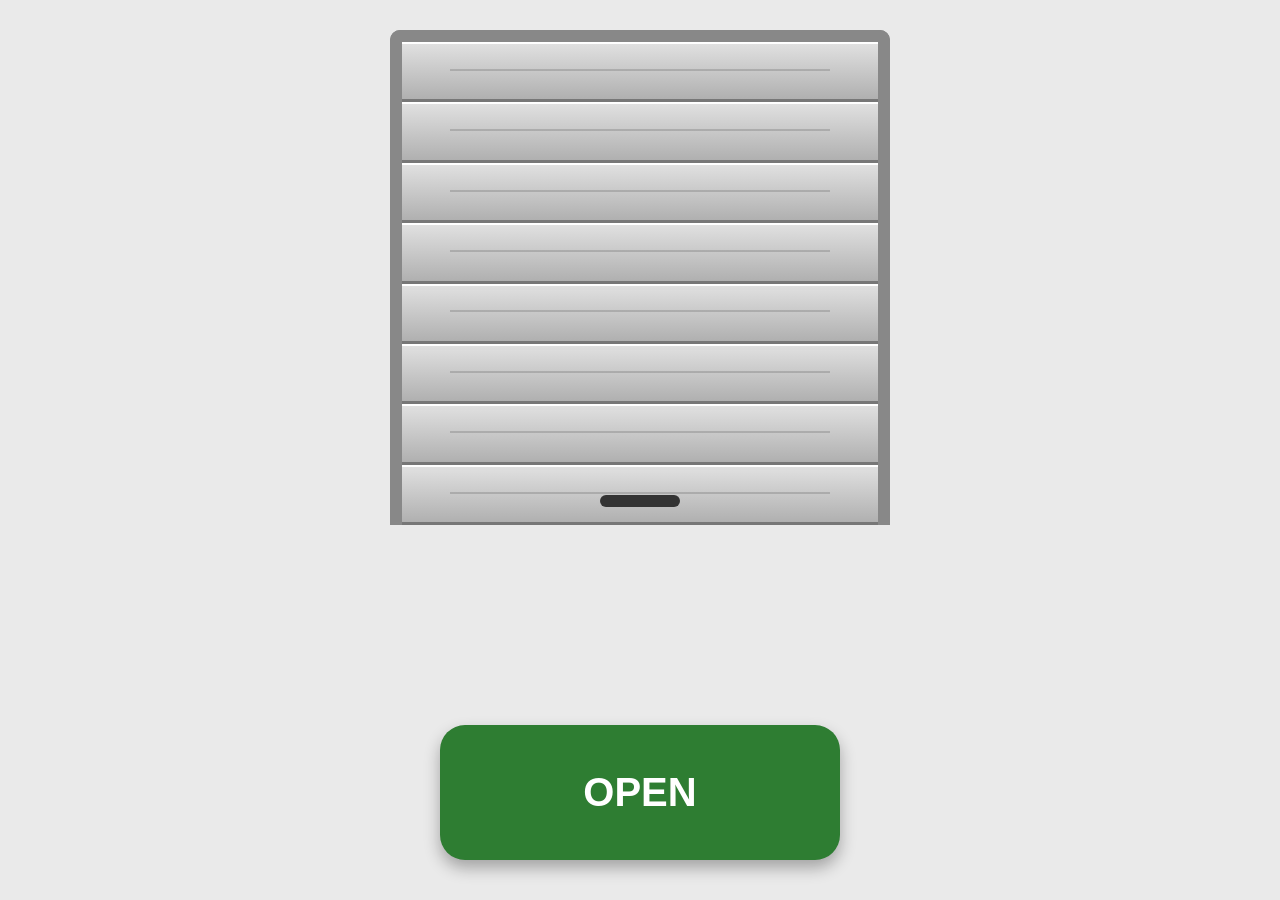
==== index.html @ ca3b189d "index.html" ====
<!DOCTYPE html>
<html lang="en">
<head>
    <meta charset="UTF-8">
    <meta name="viewport" content="width=device-width, initial-scale=1.0, user-scalable=no">
    <title>Garage Door</title>
    
    <link rel="manifest" href="[data-uri]">

    <style>
        :root {
            --door-duration: 10s;
        }
        * {
            box-sizing: border-box;
            user-select: none;
            -webkit-user-select: none;
        }
        body {
            margin: 0;
            padding: 0;
            font-family: system-ui, -apple-system, BlinkMacSystemFont, 'Segoe UI', Roboto, Oxygen, Ubuntu, Cantarell, sans-serif;
            background-color: #eaeaea;
            display: flex;
            flex-direction: column;
            align-items: center;
            justify-content: space-between;
            height: 100vh;
            overflow: hidden;
            position: relative;
        }

        /* INVISIBLE SETTINGS GATE: Completely blank 80x80px area in top right */
        .secret-settings-trigger {
            position: absolute;
            top: 0;
            right: 0;
            width: 80px;
            height: 80px;
            background: transparent;
            z-index: 1000;
            cursor: default;
        }

        /* The Garage Frame */
        .garage-container {
            position: relative;
            width: 90vw;
            max-width: 500px;
            height: 55vh;
            margin-top: 30px;
            background: #444; /* Inside wall */
            border: 12px solid #888;
            border-bottom: none;
            border-top-left-radius: 10px;
            border-top-right-radius: 10px;
            box-shadow: inset 0 0 20px rgba(0,0,0,0.8);
            overflow: hidden;
            display: flex;
            align-items: flex-end;
            justify-content: center;
        }

        /* Inside reward car */
        .garage-interior {
            position: absolute;
            bottom: 10px;
            width: 80%;
            height: auto;
            text-align: center;
        }
        .garage-interior svg {
            width: 100%;
            max-height: 150px;
        }

        /* The Moving Garage Door */
        .garage-door {
            position: absolute;
            top: 0;
            left: 0;
            width: 100%;
            height: 100%;
            background: #d0d0d0;
            display: flex;
            flex-direction: column;
            justify-content: space-between;
            transition: transform var(--door-duration) linear;
            transform: translateY(0%);
            box-shadow: 0 5px 15px rgba(0,0,0,0.5);
            z-index: 10;
        }

        /* Door slats */
        .slat {
            flex-grow: 1;
            border-bottom: 3px solid #777;
            border-top: 2px solid #fff;
            background: linear-gradient(to bottom, #e0e0e0, #b0b0b0);
            position: relative;
        }
        .slat::after {
            content: '';
            position: absolute;
            left: 10%;
            right: 10%;
            top: 45%;
            height: 2px;
            background: rgba(0, 0, 0, 0.15);
        }

        /* Bottom handle */
        .slat:last-child::before {
            content: '';
            position: absolute;
            bottom: 15px;
            left: 50%;
            transform: translateX(-50%);
            width: 80px;
            height: 12px;
            background: #333;
            border-radius: 6px;
        }

        .garage-door.open {
            transform: translateY(-92%);
        }

        /* Giant Control Button */
        .control-btn {
            width: 80vw;
            max-width: 400px;
            height: 15vh;
            margin-bottom: 40px;
            border: none;
            border-radius: 25px;
            font-size: 2.5rem;
            font-weight: bold;
            color: white;
            cursor: pointer;
            box-shadow: 0 8px 16px rgba(0,0,0,0.3);
            transition: transform 0.1s, background-color 0.3s;
            text-transform: uppercase;
        }
        .control-btn:active {
            transform: scale(0.95);
        }
        .btn-open { background-color: #2e7d32; }
        .btn-close { background-color: #c62828; }

        /* Settings Modal */
        .modal {
            display: none;
            position: fixed;
            top: 0; left: 0; width: 100%; height: 100%;
            background: rgba(0,0,0,0.8);
            z-index: 2000;
            justify-content: center;
            align-items: center;
        }
        .modal-content {
            background: white;
            padding: 25px;
            border-radius: 20px;
            width: 90%;
            max-width: 400px;
            max-height: 90vh;
            overflow-y: auto;
            box-shadow: 0 10px 25px rgba(0,0,0,0.5);
        }
        .modal-content h3 {
            margin-top: 0;
            text-align: center;
            color: #333;
            border-bottom: 2px solid #eee;
            padding-bottom: 10px;
        }
        
        /* Settings layout components */
        .setting-group {
            margin: 20px 0;
            display: flex;
            flex-direction: column;
            gap: 8px;
        }
        .setting-row {
            display: flex;
            justify-content: space-between;
            align-items: center;
        }
        .setting-label {
            font-weight: bold;
            color: #444;
        }
        
        /* Styled Switches */
        .switch {
            position: relative;
            display: inline-block;
            width: 50px;
            height: 26px;
        }
        .switch input { opacity: 0; width: 0; height: 0; }
        .slider {
            position: absolute;
            cursor: pointer;
            top: 0; left: 0; right: 0; bottom: 0;
            background-color: #ccc;
            transition: .3s;
            border-radius: 34px;
        }
        .slider:before {
            position: absolute;
            content: "";
            height: 18px; width: 18px;
            left: 4px; bottom: 4px;
            background-color: white;
            transition: .3s;
            border-radius: 50%;
        }
        input:checked + .slider { background-color: #2e7d32; }
        input:checked + .slider:before { transform: translateX(24px); }

        /* Range sliders */
        input[type="range"] {
            width: 100%;
            height: 8px;
            border-radius: 5px;
            background: #ddd;
            outline: none;
            accent-color: #2e7d32;
        }
        
        .save-btn {
            width: 100%;
            padding: 12px;
            font-size: 1.1rem;
            font-weight: bold;
            border-radius: 10px;
            border: none;
            background: #2e7d32;
            color: white;
            cursor: pointer;
            margin-top: 15px;
        }
    </style>
</head>
<body>

    <div class="secret-settings-trigger" id="secretTrigger"></div>

    <div class="garage-container">
        <div class="garage-interior">
            <svg viewBox="0 0 100 60">
                <g fill="#FFD54F">
                    <path d="M15 35 C15 25, 30 20, 50 20 C70 20, 85 25, 85 35 L88 45 C88 48, 80 48, 80 48 L20 48 C20 48, 12 48, 12 45 Z" />
                    <rect x="25" y="45" width="12" height="10" rx="3" fill="#333"/>
                    <rect x="63" y="45" width="12" height="10" rx="3" fill="#333"/>
                    <circle cx="25" cy="35" r="5" fill="#FFF"/>
                    <circle cx="25" cy="35" r="2" fill="#333"/>
                    <circle cx="75" cy="35" r="5" fill="#FFF"/>
                    <circle cx="75" cy="35" r="2" fill="#333"/>
                    <path d="M40 42 Q50 46 60 42" stroke="#333" stroke-width="2" fill="none" stroke-linecap="round"/>
                </g>
            </svg>
        </div>

        <div class="garage-door" id="door">
            <div class="slat"></div><div class="slat"></div><div class="slat"></div><div class="slat"></div>
            <div class="slat"></div><div class="slat"></div><div class="slat"></div><div class="slat"></div>
        </div>
    </div>

    <button class="control-btn btn-open" id="actionBtn">Open</button>

    <div class="modal" id="settingsModal">
        <div class="modal-content">
            <h3>Parent Settings</h3>
            
            <div class="setting-group" style="border-bottom: 2px solid #eee; padding-bottom: 15px;">
                <div class="setting-row">
                    <span class="setting-label" style="font-size: 1.1rem; color: #111;">Master Sensory Effects</span>
                    <label class="switch">
                        <input type="checkbox" id="masterToggle" checked>
                        <span class="slider"></span>
                    </label>
                </div>
            </div>

            <div class="setting-group">
                <div class="setting-row">
                    <span class="setting-label">Travel Duration</span>
                    <span id="speedVal" style="font-weight: bold;">10s</span>
                </div>
                <input type="range" id="speedRange" min="3" max="20" value="10">
            </div>

            <div class="setting-group">
                <div class="setting-row">
                    <span class="setting-label">Sound Effects</span>
                    <label class="switch">
                        <input type="checkbox" id="soundToggle" checked>
                        <span class="slider"></span>
                    </label>
                </div>
                <div class="setting-row">
                    <span>Volume</span>
                    <span id="volumeVal">80%</span>
                </div>
                <input type="range" id="volumeRange" min="0" max="100" value="80">
            </div>

            <div class="setting-group">
                <div class="setting-row">
                    <span class="setting-label">Haptic Vibration</span>
                    <label class="switch">
                        <input type="checkbox" id="hapticToggle" checked>
                        <span class="slider"></span>
                    </label>
                </div>
                <div class="setting-row">
                    <span>Vibration Strength</span>
                    <span id="hapticVal">60%</span>
                </div>
                <input type="range" id="hapticRange" min="10" max="100" value="60">
            </div>

            <button class="save-btn" id="closeSettings">Save & Close</button>
        </div>
    </div>

    <script>
        // DOM Elements
        const door = document.getElementById('door');
        const actionBtn = document.getElementById('actionBtn');
        const secretTrigger = document.getElementById('secretTrigger');
        const settingsModal = document.getElementById('settingsModal');
        const closeSettings = document.getElementById('closeSettings');
        
        // Control Inputs
        const masterToggle = document.getElementById('masterToggle');
        const speedRange = document.getElementById('speedRange');
        const speedVal = document.getElementById('speedVal');
        const soundToggle = document.getElementById('soundToggle');
        const volumeRange = document.getElementById('volumeRange');
        const volumeVal = document.getElementById('volumeVal');
        const hapticToggle = document.getElementById('hapticToggle');
        const hapticRange = document.getElementById('hapticRange');
        const hapticVal = document.getElementById('hapticVal');

        // State variables
        let isOpen = false;
        let isMoving = false;
        let transitionTimeout;
        let hapticInterval;

        // Config State (Loaded from localStorage if exists, otherwise defaults)
        const config = {
            masterSensory: localStorage.getItem('masterSensory') !== 'false',
            duration: parseInt(localStorage.getItem('duration')) || 10,
            soundOn: localStorage.getItem('soundOn') !== 'false',
            volume: parseInt(localStorage.getItem('volume')) || 80,
            hapticsOn: localStorage.getItem('hapticsOn') !== 'false',
            hapticIntensity: parseInt(localStorage.getItem('hapticIntensity')) || 60
        };

        // Initialize UI with saved configuration values
        function initConfigUI() {
            masterToggle.checked = config.masterSensory;
            
            speedRange.value = config.duration;
            speedVal.textContent = config.duration + 's';
            document.documentElement.style.setProperty('--door-duration', `${config.duration}s`);
            
            soundToggle.checked = config.soundOn;
            volumeRange.value = config.volume;
            volumeVal.textContent = config.volume + '%';
            
            hapticToggle.checked = config.hapticsOn;
            hapticRange.value = config.hapticIntensity;
            hapticVal.textContent = config.hapticIntensity + '%';
            
            toggleSubSettingsDisabledState();
        }

        // Gray out sub-settings if master sensory toggle is turned off
        function toggleSubSettingsDisabledState() {
            const disableAll = !masterToggle.checked;
            soundToggle.disabled = disableAll;
            volumeRange.disabled = disableAll || !soundToggle.checked;
            hapticToggle.disabled = disableAll;
            hapticRange.disabled = disableAll || !hapticToggle.checked;
        }

        // --- AUDIO SYNTHESIS (Web Audio API) ---
        let audioCtx = null;
        let motorOsc = null;
        let gainNode = null;

        function startMotorSound() {
            if (!config.masterSensory || !config.soundOn) return;
            try {
                if (!audioCtx) {
                    audioCtx = new (window.AudioContext || window.webkitAudioContext)();
                }
                
                motorOsc = audioCtx.createOscillator();
                motorOsc.type = 'triangle';
                motorOsc.frequency.setValueAtTime(55, audioCtx.currentTime); // Realistic low hum

                // Mechanical jitter modulation
                const modOsc = audioCtx.createOscillator();
                const modGain = audioCtx.createGain();
                modOsc.frequency.value = 8;
                modGain.gain.value = 3;
                modOsc.connect(modGain);
                modGain.connect(motorOsc.frequency);

                gainNode = audioCtx.createGain();
                gainNode.gain.setValueAtTime(0.01, audioCtx.currentTime);
                
                // Scale target gain based on config volume setting (max volume maps to 0.18 gain limit)
                const targetVolume = (config.volume / 100) * 0.18;
                gainNode.gain.linearRampToValueAtTime(targetVolume, audioCtx.currentTime + 0.5);

                motorOsc.connect(gainNode);
                gainNode.connect(audioCtx.destination);
                
                modOsc.start();
                motorOsc.start();
            } catch (e) {
                console.log("Audio Init Failed", e);
            }
        }

        function stopMotorSound(isClunk = true) {
            if (gainNode && audioCtx) {
                const now = audioCtx.currentTime;
                gainNode.gain.setValueAtTime(gainNode.gain.value, now);
                gainNode.gain.exponentialRampToValueAtTime(0.001, now + 0.2);
                
                if (isClunk && config.masterSensory && config.soundOn) {
                    // Satisfaction-clunk at the physical end of travel
                    setTimeout(() => {
                        try {
                            const thunkOsc = audioCtx.createOscillator();
                            const thunkGain = audioCtx.createGain();
                            thunkOsc.type = 'sine';
                            thunkOsc.frequency.setValueAtTime(80, audioCtx.currentTime);
                            thunkOsc.frequency.exponentialRampToValueAtTime(25, audioCtx.currentTime + 0.15);
                            
                            const thunkVolume = (config.volume / 100) * 0.35;
                            thunkGain.gain.setValueAtTime(thunkVolume, audioCtx.currentTime);
                            thunkGain.gain.exponentialRampToValueAtTime(0.01, audioCtx.currentTime + 0.15);
                            thunkOsc.connect(thunkGain);
                            thunkGain.connect(audioCtx.destination);
                            thunkOsc.start();
                            thunkOsc.stop(audioCtx.currentTime + 0.2);
                        } catch (e) {}
                    }, 100);
                }

                setTimeout(() => {
                    if (motorOsc) { motorOsc.stop(); motorOsc.disconnect(); }
                }, 250);
            }
        }

        // --- PHYSICAL HAPTICS (Vibrator Engine) ---
        function startHaptics() {
            if (!config.masterSensory || !config.hapticsOn || !('vibrate' in navigator)) return;

            // Map UI slider (10-100) directly to active pulse length in ms
            const pulseLength = Math.max(10, Math.min(100, config.hapticIntensity));
            
            // Loop continuous rumbles while the door is in motion
            hapticInterval = setInterval(() => {
                navigator.vibrate(pulseLength);
            }, 120); 
        }

        function stopHaptics(isClunk = true) {
            clearInterval(hapticInterval);
            if (!config.masterSensory || !config.hapticsOn || !('vibrate' in navigator)) return;
            
            if (isClunk) {
                // Dual impact vibration profile when the door slams shut/open
                setTimeout(() => {
                    navigator.vibrate([150, 50, 100]); 
                }, 100);
            } else {
                navigator.vibrate(0); // Instantly cancel vibration on interrupt stop
            }
        }

        // --- BUTTON & MOVEMENT CONTROLS ---
        function toggleDoor() {
            if (isMoving) {
                // Interrupted travel: stop sound, haptics, and door transit immediately
                stopMotorSound(false);
                stopHaptics(false);
                clearTimeout(transitionTimeout);
                
                const computedStyle = window.getComputedStyle(door);
                const matrix = new WebKitCSSMatrix(computedStyle.transform);
                const currentY = matrix.m41; 
                
                door.style.transition = 'none';
                door.style.transform = `translateY(${currentY}px)`;
                
                isMoving = false;
                actionBtn.textContent = isOpen ? "Close" : "Open";
                return;
            }

            // Begin door travel state
            isMoving = true;
            startMotorSound();
            startHaptics();

            const msDuration = config.duration * 1000;

            if (!isOpen) {
                // Raising Door
                door.style.transition = '';
                door.classList.add('open');
                actionBtn.textContent = "STOP";
                actionBtn.className = "control-btn btn-close";
                
                transitionTimeout = setTimeout(() => {
                    isOpen = true;
                    isMoving = false;
                    stopMotorSound(true);
                    stopHaptics(true);
                    actionBtn.textContent = "Close";
                }, msDuration);
            } else {
                // Lowering Door
                door.style.transition = '';
                door.classList.remove('open');
                actionBtn.textContent = "STOP";
                actionBtn.className = "control-btn btn-open";

                transitionTimeout = setTimeout(() => {
                    isOpen = false;
                    isMoving = false;
                    stopMotorSound(true);
                    stopHaptics(true);
                    actionBtn.textContent = "Open";
                }, msDuration);
            }
        }

        actionBtn.addEventListener('click', toggleDoor);

        // --- SECURITY PARENTAL GATE: 5-Second Hold on Empty Top-Right Space ---
        let touchStartTimer;
        
        function handleSecretHoldStart(e) {
            e.preventDefault();
            touchStartTimer = setTimeout(() => {
                settingsModal.style.display = 'flex';
                if ('vibrate' in navigator) navigator.vibrate([80, 50, 80]); // Haptic verification when unlocked
            }, 5000); // Strict 5-second continuous press requirement
        }

        function handleSecretHoldEnd() {
            clearTimeout(touchStartTimer);
        }

        secretTrigger.addEventListener('touchstart', handleSecretHoldStart, { passive: false });
        secretTrigger.addEventListener('touchend', handleSecretHoldEnd);
        secretTrigger.addEventListener('mousedown', handleSecretHoldStart);
        secretTrigger.addEventListener('mouseup', handleSecretHoldEnd);
        secretTrigger.addEventListener('mouseleave', handleSecretHoldEnd);

        // --- SETTINGS UI INPUT HANDLERS ---
        masterToggle.addEventListener('change', () => {
            config.masterSensory = masterToggle.checked;
            toggleSubSettingsDisabledState();
        });

        speedRange.addEventListener('input', (e) => {
            config.duration = parseInt(e.target.value);
            speedVal.textContent = config.duration + 's';
            document.documentElement.style.setProperty('--door-duration', `${config.duration}s`);
        });

        soundToggle.addEventListener('change', () => {
            config.soundOn = soundToggle.checked;
            toggleSubSettingsDisabledState();
        });

        volumeRange.addEventListener('input', (e) => {
            config.volume = parseInt(e.target.value);
            volumeVal.textContent = config.volume + '%';
        });

        hapticToggle.addEventListener('change', () => {
            config.hapticsOn = hapticToggle.checked;
            toggleSubSettingsDisabledState();
        });

        hapticRange.addEventListener('input', (e) => {
            config.hapticIntensity = parseInt(e.target.value);
            hapticVal.textContent = config.hapticIntensity + '%';
            // Give a small real-time haptic test pulse as they slide
            if ('vibrate' in navigator) navigator.vibrate(config.hapticIntensity / 2);
        });

        // Save Settings configuration & Exit Modal
        closeSettings.addEventListener('click', () => {
            localStorage.setItem('masterSensory', config.masterSensory);
            localStorage.setItem('duration', config.duration);
            localStorage.setItem('soundOn', config.soundOn);
            localStorage.setItem('volume', config.volume);
            localStorage.setItem('hapticsOn', config.hapticsOn);
            localStorage.setItem('hapticIntensity', config.hapticIntensity);
            
            settingsModal.style.display = 'none';
        });

        // Prevent typical mobile screen gestures (e.g. dragging and double-tap zoom)
        document.addEventListener('touchmove', (e) => {
            if (e.touches.length > 1 || !settingsModal.contains(e.target)) {
                e.preventDefault();
            }
        }, { passive: false });

        // Initialize App UI Config state
        initConfigUI();

        // --- OFFLINE SERVICE WORKER REGISTRATION ---
        if ('serviceWorker' in navigator) {
            window.addEventListener('load', () => {
                const swCode = `
                    const CACHE_NAME = 'garage-door-cache-v2';
                    const urlsToCache = [ './', './index.html' ];
                    self.addEventListener('install', event => {
                        event.waitUntil(caches.open(CACHE_NAME).then(cache => cache.addAll(urlsToCache)));
                    });
                    self.addEventListener('fetch', event => {
                        event.respondWith(caches.match(event.request).then(response => response || fetch(event.request)));
                    });
                `;
                const blob = new Blob([swCode], { type: 'application/javascript' });
                const workerUrl = URL.createObjectURL(blob);
                navigator.serviceWorker.register(workerUrl).catch(err => console.log('SW failed: ', err));
            });
        }
    </script>
</body>
</html>
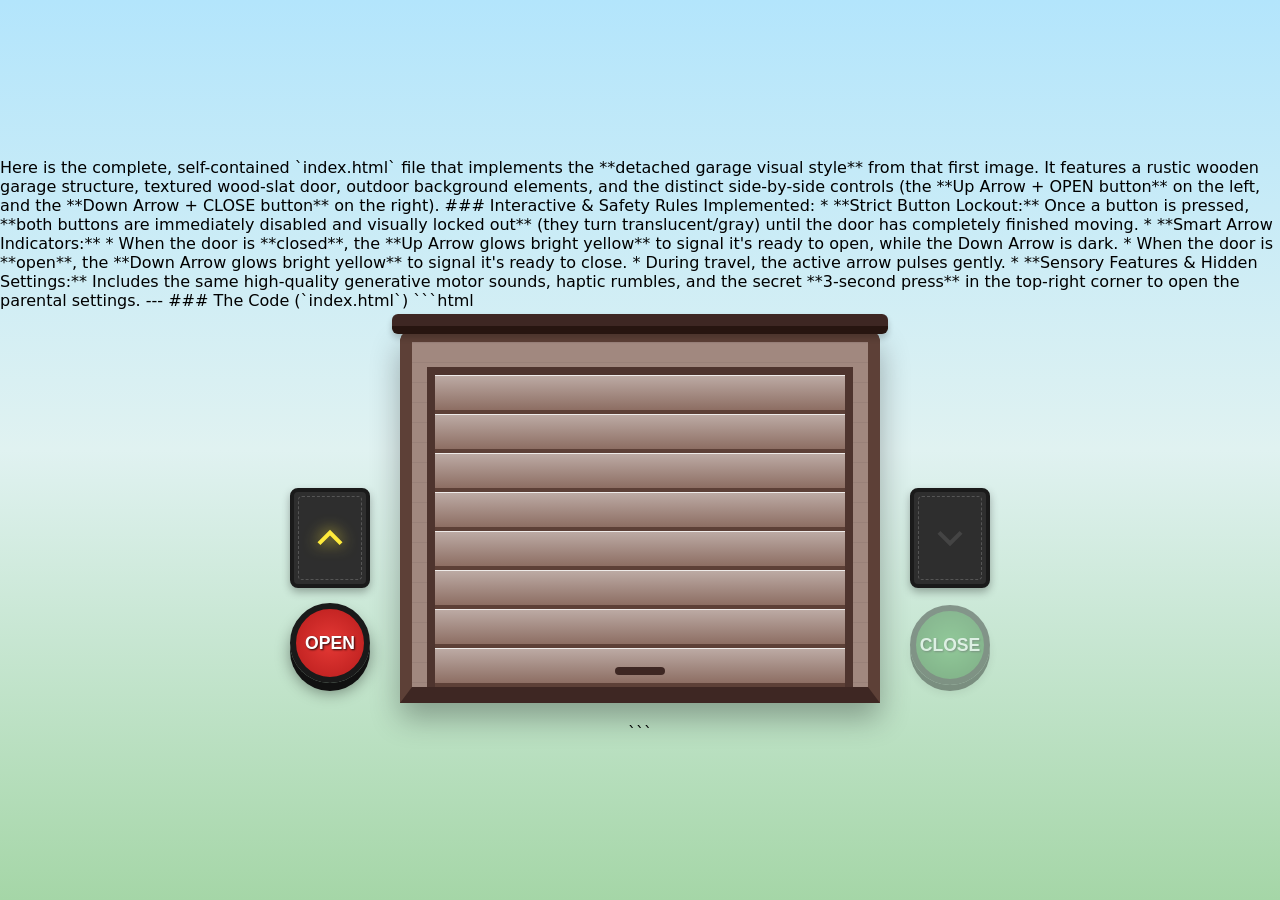
==== commit 99731f57: "Better graphics and button lockout" ====
--- a/index.html
+++ b/index.html
@@ -1,159 +1,289 @@
+Here is the complete, self-contained `index.html` file that implements the **detached garage visual style** from that first image.
+
+It features a rustic wooden garage structure, textured wood-slat door, outdoor background elements, and the distinct side-by-side controls (the **Up Arrow + OPEN button** on the left, and the **Down Arrow + CLOSE button** on the right).
+
+### Interactive & Safety Rules Implemented:
+
+* **Strict Button Lockout:** Once a button is pressed, **both buttons are immediately disabled and visually locked out** (they turn translucent/gray) until the door has completely finished moving.
+* **Smart Arrow Indicators:**
+* When the door is **closed**, the **Up Arrow glows bright yellow** to signal it's ready to open, while the Down Arrow is dark.
+* When the door is **open**, the **Down Arrow glows bright yellow** to signal it's ready to close.
+* During travel, the active arrow pulses gently.
+
+
+* **Sensory Features & Hidden Settings:** Includes the same high-quality generative motor sounds, haptic rumbles, and the secret **3-second press** in the top-right corner to open the parental settings.
+
+---
+
+### The Code (`index.html`)
+
+```html
 <!DOCTYPE html>
 <html lang="en">
 <head>
     <meta charset="UTF-8">
     <meta name="viewport" content="width=device-width, initial-scale=1.0, user-scalable=no">
-    <title>Garage Door</title>
+    <title>Garage Door App</title>
     
-    <link rel="manifest" href="[data-uri]">
+    <!-- PWA Manifest Inline -->
+    <link rel="manifest" href="[data-uri]">
 
     <style>
         :root {
             --door-duration: 10s;
         }
+
         * {
             box-sizing: border-box;
             user-select: none;
             -webkit-user-select: none;
         }
+
         body {
             margin: 0;
             padding: 0;
-            font-family: system-ui, -apple-system, BlinkMacSystemFont, 'Segoe UI', Roboto, Oxygen, Ubuntu, Cantarell, sans-serif;
-            background-color: #eaeaea;
+            font-family: system-ui, -apple-system, sans-serif;
+            /* Outdoor nature background */
+            background: linear-gradient(to bottom, #b3e5fc 0%, #e0f2f1 50%, #a5d6a7 100%);
             display: flex;
             flex-direction: column;
             align-items: center;
-            justify-content: space-between;
+            justify-content: center;
             height: 100vh;
             overflow: hidden;
             position: relative;
         }
 
-        /* INVISIBLE SETTINGS GATE: Completely blank 80x80px area in top right */
-        .secret-settings-trigger {
+        /* Secret Settings Hotspot (Top Right - Hold for 3s) */
+        .settings-hotspot {
             position: absolute;
             top: 0;
             right: 0;
+            width: 70px;
+            height: 70px;
+            background: transparent;
+            z-index: 1000;
+        }
+
+        /* Overall Garage Scene Wrapper */
+        .scene-wrapper {
+            display: flex;
+            align-items: flex-end;
+            justify-content: center;
+            gap: 20px;
+            width: 95vw;
+            max-width: 800px;
+            padding: 20px;
+        }
+
+        /* Side Control Columns */
+        .control-column {
+            display: flex;
+            flex-direction: column;
+            align-items: center;
+            gap: 15px;
+            width: 100px;
+            margin-bottom: 20px;
+        }
+
+        /* Signage holding the arrows */
+        .sign {
+            width: 80px;
+            height: 100px;
+            background: #2e2e2e;
+            border: 4px solid #1a1a1a;
+            border-radius: 8px;
+            box-shadow: 0 4px 8px rgba(0,0,0,0.3);
+            display: flex;
+            align-items: center;
+            justify-content: center;
+            position: relative;
+        }
+
+        .sign::after {
+            content: '';
+            position: absolute;
+            top: 4px; left: 4px; right: 4px; bottom: 4px;
+            border: 1px dashed #555;
+            border-radius: 4px;
+            pointer-events: none;
+        }
+
+        /* Arrow Styling */
+        .arrow-svg {
+            width: 50px;
+            height: 50px;
+            fill: #444; /* Default dim/off color */
+            transition: fill 0.3s, filter 0.3s;
+        }
+
+        /* Active/Glowing state for the arrows */
+        .arrow-active {
+            fill: #ffeb3b; /* Glowing yellow */
+            filter: drop-shadow(0 0 8px #ffeb3b);
+        }
+
+        .arrow-pulsing {
+            animation: pulse 1s infinite alternate;
+        }
+
+        @keyframes pulse {
+            from { opacity: 0.5; }
+            to { opacity: 1; filter: drop-shadow(0 0 12px #ffeb3b); }
+        }
+
+        /* Push Buttons */
+        .round-btn {
             width: 80px;
             height: 80px;
-            background: transparent;
-            z-index: 1000;
-            cursor: default;
-        }
-
-        /* The Garage Frame */
-        .garage-container {
+            border-radius: 50%;
+            border: 6px solid #1a1a1a;
+            font-size: 1.1rem;
+            font-weight: bold;
+            color: white;
+            cursor: pointer;
+            box-shadow: 0 8px 0 #111, 0 10px 15px rgba(0,0,0,0.4);
+            transition: all 0.1s ease;
+            display: flex;
+            align-items: center;
+            justify-content: center;
+            text-shadow: 1px 1px 2px rgba(0,0,0,0.8);
+            outline: none;
+        }
+
+        .round-btn:active:not(:disabled) {
+            transform: translateY(4px);
+            box-shadow: 0 4px 0 #111, 0 5px 10px rgba(0,0,0,0.4);
+        }
+
+        /* Disabled / Locked Out State */
+        .round-btn:disabled {
+            opacity: 0.4;
+            cursor: not-allowed;
+            transform: translateY(2px);
+            box-shadow: 0 6px 0 #111, 0 8px 10px rgba(0,0,0,0.2);
+        }
+
+        .btn-open {
+            background: radial-gradient(circle, #e53935 0%, #b71c1c 100%); /* Red Open */
+        }
+        .btn-close {
+            background: radial-gradient(circle, #43a047 0%, #1b5e20 100%); /* Green Close */
+        }
+
+        /* The Detached Garage Structure */
+        .garage-building {
+            flex-grow: 1;
+            max-width: 480px;
+            background: #a1887f; /* Wood siding color */
+            border: 12px solid #5d4037; /* Heavy wood trim */
+            border-bottom: 16px solid #3e2723; /* Foundation */
+            border-radius: 12px 12px 0 0;
             position: relative;
-            width: 90vw;
-            max-width: 500px;
-            height: 55vh;
-            margin-top: 30px;
-            background: #444; /* Inside wall */
-            border: 12px solid #888;
+            box-shadow: 0 15px 30px rgba(0,0,0,0.3);
+        }
+
+        /* Wood panel lines on the siding */
+        .garage-building::before {
+            content: '';
+            position: absolute;
+            top: 0; left: 0; right: 0; bottom: 0;
+            background: linear-gradient(rgba(0,0,0,0.05) 1px, transparent 1px);
+            background-size: 100% 20px;
+            pointer-events: none;
+        }
+
+        /* Overhanging Roof */
+        .roof {
+            position: absolute;
+            top: -28px;
+            left: -20px;
+            right: -20px;
+            height: 20px;
+            background: #3e2723;
+            border-bottom: 8px solid #271510;
+            border-radius: 6px;
+            box-shadow: 0 4px 6px rgba(0,0,0,0.2);
+        }
+
+        /* Garage Door Frame */
+        .door-frame {
+            margin: 25px 15px 0 15px;
+            height: 45vh;
+            max-height: 320px;
+            background: #2e2e2e; /* Shadowy interior */
+            border: 8px solid #4e342e; /* Frame trim */
             border-bottom: none;
-            border-top-left-radius: 10px;
-            border-top-right-radius: 10px;
-            box-shadow: inset 0 0 20px rgba(0,0,0,0.8);
+            position: relative;
             overflow: hidden;
             display: flex;
             align-items: flex-end;
             justify-content: center;
-        }
-
-        /* Inside reward car */
-        .garage-interior {
-            position: absolute;
-            bottom: 10px;
-            width: 80%;
+            box-shadow: inset 0 10px 20px rgba(0,0,0,0.8);
+        }
+
+        /* Interior Surprise Car */
+        .interior-car {
+            position: absolute;
+            bottom: 5px;
+            width: 75%;
             height: auto;
-            text-align: center;
-        }
-        .garage-interior svg {
+        }
+        .interior-car svg {
             width: 100%;
-            max-height: 150px;
-        }
-
-        /* The Moving Garage Door */
+            max-height: 120px;
+        }
+
+        /* Wooden Roller Door */
         .garage-door {
             position: absolute;
             top: 0;
             left: 0;
             width: 100%;
             height: 100%;
-            background: #d0d0d0;
+            background: #d7ccc8;
             display: flex;
             flex-direction: column;
             justify-content: space-between;
             transition: transform var(--door-duration) linear;
             transform: translateY(0%);
-            box-shadow: 0 5px 15px rgba(0,0,0,0.5);
+            box-shadow: 0 6px 12px rgba(0,0,0,0.5);
             z-index: 10;
         }
 
-        /* Door slats */
+        /* Textured wood slats */
         .slat {
             flex-grow: 1;
-            border-bottom: 3px solid #777;
-            border-top: 2px solid #fff;
-            background: linear-gradient(to bottom, #e0e0e0, #b0b0b0);
+            border-bottom: 4px solid #5d4037;
+            border-top: 1px solid #efebe9;
+            background: linear-gradient(to bottom, #bcaaa4, #8d6e63);
             position: relative;
         }
-        .slat::after {
+
+        /* Handle on the bottom slat */
+        .slat:last-child::after {
             content: '';
             position: absolute;
-            left: 10%;
-            right: 10%;
-            top: 45%;
-            height: 2px;
-            background: rgba(0, 0, 0, 0.15);
-        }
-
-        /* Bottom handle */
-        .slat:last-child::before {
-            content: '';
-            position: absolute;
-            bottom: 15px;
+            bottom: 8px;
             left: 50%;
             transform: translateX(-50%);
-            width: 80px;
-            height: 12px;
-            background: #333;
-            border-radius: 6px;
-        }
-
+            width: 50px;
+            height: 8px;
+            background: #3e2723;
+            border-radius: 4px;
+        }
+
+        /* Door Open State */
         .garage-door.open {
-            transform: translateY(-92%);
-        }
-
-        /* Giant Control Button */
-        .control-btn {
-            width: 80vw;
-            max-width: 400px;
-            height: 15vh;
-            margin-bottom: 40px;
-            border: none;
-            border-radius: 25px;
-            font-size: 2.5rem;
-            font-weight: bold;
-            color: white;
-            cursor: pointer;
-            box-shadow: 0 8px 16px rgba(0,0,0,0.3);
-            transition: transform 0.1s, background-color 0.3s;
-            text-transform: uppercase;
-        }
-        .control-btn:active {
-            transform: scale(0.95);
-        }
-        .btn-open { background-color: #2e7d32; }
-        .btn-close { background-color: #c62828; }
-
-        /* Settings Modal */
+            transform: translateY(-93%);
+        }
+
+        /* Settings Modal styling */
         .modal {
             display: none;
             position: fixed;
             top: 0; left: 0; width: 100%; height: 100%;
-            background: rgba(0,0,0,0.8);
+            background: rgba(0,0,0,0.85);
             z-index: 2000;
             justify-content: center;
             align-items: center;
@@ -161,39 +291,37 @@
         .modal-content {
             background: white;
             padding: 25px;
-            border-radius: 20px;
-            width: 90%;
-            max-width: 400px;
-            max-height: 90vh;
-            overflow-y: auto;
+            border-radius: 15px;
+            text-align: center;
+            width: 85%;
+            max-width: 350px;
             box-shadow: 0 10px 25px rgba(0,0,0,0.5);
         }
-        .modal-content h3 {
-            margin-top: 0;
-            text-align: center;
-            color: #333;
-            border-bottom: 2px solid #eee;
-            padding-bottom: 10px;
-        }
-        
-        /* Settings layout components */
-        .setting-group {
-            margin: 20px 0;
-            display: flex;
-            flex-direction: column;
-            gap: 8px;
-        }
-        .setting-row {
+        .modal-content h3 { margin-top: 0; color: #3e2723; }
+        .modal-content input[type="range"] {
+            width: 100%;
+            margin: 15px 0 25px 0;
+            accent-color: #5d4037;
+        }
+        .close-btn {
+            padding: 10px 20px;
+            font-size: 1rem;
+            border-radius: 5px;
+            border: none;
+            background: #5d4037;
+            color: white;
+            font-weight: bold;
+            cursor: pointer;
+        }
+
+        /* Simple switch toggles */
+        .toggle-group {
             display: flex;
             justify-content: space-between;
             align-items: center;
-        }
-        .setting-label {
+            margin-bottom: 20px;
             font-weight: bold;
-            color: #444;
-        }
-        
-        /* Styled Switches */
+        }
         .switch {
             position: relative;
             display: inline-block;
@@ -201,7 +329,7 @@
             height: 26px;
         }
         .switch input { opacity: 0; width: 0; height: 0; }
-        .slider {
+        .slider-toggle {
             position: absolute;
             cursor: pointer;
             top: 0; left: 0; right: 0; bottom: 0;
@@ -209,7 +337,7 @@
             transition: .3s;
             border-radius: 34px;
         }
-        .slider:before {
+        .slider-toggle:before {
             position: absolute;
             content: "";
             height: 18px; width: 18px;
@@ -218,426 +346,284 @@
             transition: .3s;
             border-radius: 50%;
         }
-        input:checked + .slider { background-color: #2e7d32; }
-        input:checked + .slider:before { transform: translateX(24px); }
-
-        /* Range sliders */
-        input[type="range"] {
-            width: 100%;
-            height: 8px;
-            border-radius: 5px;
-            background: #ddd;
-            outline: none;
-            accent-color: #2e7d32;
-        }
-        
-        .save-btn {
-            width: 100%;
-            padding: 12px;
-            font-size: 1.1rem;
-            font-weight: bold;
-            border-radius: 10px;
-            border: none;
-            background: #2e7d32;
-            color: white;
-            cursor: pointer;
-            margin-top: 15px;
-        }
+        input:checked + .slider-toggle { background-color: #5d4037; }
+        input:checked + .slider-toggle:before { transform: translateX(24px); }
     </style>
 </head>
 <body>
 
-    <div class="secret-settings-trigger" id="secretTrigger"></div>
-
-    <div class="garage-container">
-        <div class="garage-interior">
-            <svg viewBox="0 0 100 60">
-                <g fill="#FFD54F">
-                    <path d="M15 35 C15 25, 30 20, 50 20 C70 20, 85 25, 85 35 L88 45 C88 48, 80 48, 80 48 L20 48 C20 48, 12 48, 12 45 Z" />
-                    <rect x="25" y="45" width="12" height="10" rx="3" fill="#333"/>
-                    <rect x="63" y="45" width="12" height="10" rx="3" fill="#333"/>
-                    <circle cx="25" cy="35" r="5" fill="#FFF"/>
-                    <circle cx="25" cy="35" r="2" fill="#333"/>
-                    <circle cx="75" cy="35" r="5" fill="#FFF"/>
-                    <circle cx="75" cy="35" r="2" fill="#333"/>
-                    <path d="M40 42 Q50 46 60 42" stroke="#333" stroke-width="2" fill="none" stroke-linecap="round"/>
-                </g>
-            </svg>
+    <!-- Invisible Settings Trigger (Hold 3 Seconds) -->
+    <div class="settings-hotspot" id="settingsHotspot"></div>
+
+    <!-- Main App Container -->
+    <div class="scene-wrapper">
+        
+        <!-- Left Side: OPEN controls -->
+        <div class="control-column">
+            <div class="sign">
+                <!-- Up Arrow -->
+                <svg class="arrow-svg arrow-active" id="upArrow" viewBox="0 0 24 24">
+                    <path d="M7.41 15.41L12 10.83l4.59 4.58L18 14l-6-6-6 6z"/>
+                </svg>
+            </div>
+            <button class="round-btn btn-open" id="openBtn">OPEN</button>
         </div>
 
-        <div class="garage-door" id="door">
-            <div class="slat"></div><div class="slat"></div><div class="slat"></div><div class="slat"></div>
-            <div class="slat"></div><div class="slat"></div><div class="slat"></div><div class="slat"></div>
+        <!-- Center: Wooden Garage Structure -->
+        <div class="garage-building">
+            <div class="roof"></div>
+            
+            <div class="door-frame">
+                <!-- Surprise yellow car inside -->
+                <div class="interior-car">
+                    <svg viewBox="0 0 100 60">
+                        <g fill="#FFD54F">
+                            <path d="M15 35 C15 25, 30 20, 50 20 C70 20, 85 25, 85 35 L88 45 C88 48, 80 48, 80 48 L20 48 C20 48, 12 48, 12 45 Z" />
+                            <rect x="25" y="45" width="12" height="10" rx="3" fill="#333"/>
+                            <rect x="63" y="45" width="12" height="10" rx="3" fill="#333"/>
+                            <circle cx="25" cy="35" r="5" fill="#FFF"/>
+                            <circle cx="25" cy="35" r="2" fill="#333"/>
+                            <circle cx="75" cy="35" r="5" fill="#FFF"/>
+                            <circle cx="75" cy="35" r="2" fill="#333"/>
+                            <path d="M40 42 Q50 46 60 42" stroke="#333" stroke-width="2" fill="none" stroke-linecap="round"/>
+                        </g>
+                    </svg>
+                </div>
+
+                <!-- Slatted garage door -->
+                <div class="garage-door" id="door">
+                    <div class="slat"></div><div class="slat"></div><div class="slat"></div><div class="slat"></div>
+                    <div class="slat"></div><div class="slat"></div><div class="slat"></div><div class="slat"></div>
+                </div>
+            </div>
+        </div>
+
+        <!-- Right Side: CLOSE controls -->
+        <div class="control-column">
+            <div class="sign">
+                <!-- Down Arrow -->
+                <svg class="arrow-svg" id="downArrow" viewBox="0 0 24 24">
+                    <path d="M7.41 8.59L12 13.17l4.59-4.58L18 10l-6 6-6-6z"/>
+                </svg>
+            </div>
+            <button class="round-btn btn-close" id="closeBtn" disabled>CLOSE</button>
+        </div>
+
+    </div>
+
+    <!-- Hidden Parental Settings Modal -->
+    <div class="modal" id="settingsModal">
+        <div class="modal-content">
+            <h3>App Settings</h3>
+            
+            <div class="toggle-group">
+                <span>Sensory Sound & Haptics</span>
+                <label class="switch">
+                    <input type="checkbox" id="sensoryToggle" checked>
+                    <span class="slider-toggle"></span>
+                </label>
+            </div>
+
+            <label for="speedRange">Travel Time: <span id="speedVal">10</span> seconds</label>
+            <input type="range" id="speedRange" min="3" max="25" value="10">
+            
+            <button class="close-btn" id="closeSettings">Save & Close</button>
         </div>
     </div>
 
-    <button class="control-btn btn-open" id="actionBtn">Open</button>
-
-    <div class="modal" id="settingsModal">
-        <div class="modal-content">
-            <h3>Parent Settings</h3>
-            
-            <div class="setting-group" style="border-bottom: 2px solid #eee; padding-bottom: 15px;">
-                <div class="setting-row">
-                    <span class="setting-label" style="font-size: 1.1rem; color: #111;">Master Sensory Effects</span>
-                    <label class="switch">
-                        <input type="checkbox" id="masterToggle" checked>
-                        <span class="slider"></span>
-                    </label>
-                </div>
-            </div>
-
-            <div class="setting-group">
-                <div class="setting-row">
-                    <span class="setting-label">Travel Duration</span>
-                    <span id="speedVal" style="font-weight: bold;">10s</span>
-                </div>
-                <input type="range" id="speedRange" min="3" max="20" value="10">
-            </div>
-
-            <div class="setting-group">
-                <div class="setting-row">
-                    <span class="setting-label">Sound Effects</span>
-                    <label class="switch">
-                        <input type="checkbox" id="soundToggle" checked>
-                        <span class="slider"></span>
-                    </label>
-                </div>
-                <div class="setting-row">
-                    <span>Volume</span>
-                    <span id="volumeVal">80%</span>
-                </div>
-                <input type="range" id="volumeRange" min="0" max="100" value="80">
-            </div>
-
-            <div class="setting-group">
-                <div class="setting-row">
-                    <span class="setting-label">Haptic Vibration</span>
-                    <label class="switch">
-                        <input type="checkbox" id="hapticToggle" checked>
-                        <span class="slider"></span>
-                    </label>
-                </div>
-                <div class="setting-row">
-                    <span>Vibration Strength</span>
-                    <span id="hapticVal">60%</span>
-                </div>
-                <input type="range" id="hapticRange" min="10" max="100" value="60">
-            </div>
-
-            <button class="save-btn" id="closeSettings">Save & Close</button>
-        </div>
-    </div>
-
     <script>
-        // DOM Elements
         const door = document.getElementById('door');
-        const actionBtn = document.getElementById('actionBtn');
-        const secretTrigger = document.getElementById('secretTrigger');
+        const openBtn = document.getElementById('openBtn');
+        const closeBtn = document.getElementById('closeBtn');
+        const upArrow = document.getElementById('upArrow');
+        const downArrow = document.getElementById('downArrow');
+        
+        const settingsHotspot = document.getElementById('settingsHotspot');
         const settingsModal = document.getElementById('settingsModal');
         const closeSettings = document.getElementById('closeSettings');
-        
-        // Control Inputs
-        const masterToggle = document.getElementById('masterToggle');
         const speedRange = document.getElementById('speedRange');
         const speedVal = document.getElementById('speedVal');
-        const soundToggle = document.getElementById('soundToggle');
-        const volumeRange = document.getElementById('volumeRange');
-        const volumeVal = document.getElementById('volumeVal');
-        const hapticToggle = document.getElementById('hapticToggle');
-        const hapticRange = document.getElementById('hapticRange');
-        const hapticVal = document.getElementById('hapticVal');
-
-        // State variables
+        const sensoryToggle = document.getElementById('sensoryToggle');
+
         let isOpen = false;
         let isMoving = false;
         let transitionTimeout;
-        let hapticInterval;
-
-        // Config State (Loaded from localStorage if exists, otherwise defaults)
-        const config = {
-            masterSensory: localStorage.getItem('masterSensory') !== 'false',
-            duration: parseInt(localStorage.getItem('duration')) || 10,
-            soundOn: localStorage.getItem('soundOn') !== 'false',
-            volume: parseInt(localStorage.getItem('volume')) || 80,
-            hapticsOn: localStorage.getItem('hapticsOn') !== 'false',
-            hapticIntensity: parseInt(localStorage.getItem('hapticIntensity')) || 60
-        };
-
-        // Initialize UI with saved configuration values
-        function initConfigUI() {
-            masterToggle.checked = config.masterSensory;
-            
-            speedRange.value = config.duration;
-            speedVal.textContent = config.duration + 's';
-            document.documentElement.style.setProperty('--door-duration', `${config.duration}s`);
-            
-            soundToggle.checked = config.soundOn;
-            volumeRange.value = config.volume;
-            volumeVal.textContent = config.volume + '%';
-            
-            hapticToggle.checked = config.hapticsOn;
-            hapticRange.value = config.hapticIntensity;
-            hapticVal.textContent = config.hapticIntensity + '%';
-            
-            toggleSubSettingsDisabledState();
-        }
-
-        // Gray out sub-settings if master sensory toggle is turned off
-        function toggleSubSettingsDisabledState() {
-            const disableAll = !masterToggle.checked;
-            soundToggle.disabled = disableAll;
-            volumeRange.disabled = disableAll || !soundToggle.checked;
-            hapticToggle.disabled = disableAll;
-            hapticRange.disabled = disableAll || !hapticToggle.checked;
-        }
-
-        // --- AUDIO SYNTHESIS (Web Audio API) ---
+
+        // Sensory config
+        let sensoryEffects = true;
         let audioCtx = null;
         let motorOsc = null;
         let gainNode = null;
-
-        function startMotorSound() {
-            if (!config.masterSensory || !config.soundOn) return;
+        let hapticRumble = null;
+
+        // --- SENSORY CONTROL (Audio & Vibration) ---
+        function startSensory() {
+            if (!sensoryEffects) return;
+
+            // 1. Synth sound
             try {
-                if (!audioCtx) {
-                    audioCtx = new (window.AudioContext || window.webkitAudioContext)();
-                }
-                
+                if (!audioCtx) audioCtx = new (window.AudioContext || window.webkitAudioContext)();
                 motorOsc = audioCtx.createOscillator();
                 motorOsc.type = 'triangle';
-                motorOsc.frequency.setValueAtTime(55, audioCtx.currentTime); // Realistic low hum
-
-                // Mechanical jitter modulation
-                const modOsc = audioCtx.createOscillator();
-                const modGain = audioCtx.createGain();
-                modOsc.frequency.value = 8;
-                modGain.gain.value = 3;
-                modOsc.connect(modGain);
-                modGain.connect(motorOsc.frequency);
+                motorOsc.frequency.setValueAtTime(55, audioCtx.currentTime); // Realistic low motor hum
 
                 gainNode = audioCtx.createGain();
                 gainNode.gain.setValueAtTime(0.01, audioCtx.currentTime);
-                
-                // Scale target gain based on config volume setting (max volume maps to 0.18 gain limit)
-                const targetVolume = (config.volume / 100) * 0.18;
-                gainNode.gain.linearRampToValueAtTime(targetVolume, audioCtx.currentTime + 0.5);
+                gainNode.gain.linearRampToValueAtTime(0.15, audioCtx.currentTime + 0.5); // Fade in
 
                 motorOsc.connect(gainNode);
                 gainNode.connect(audioCtx.destination);
-                
-                modOsc.start();
                 motorOsc.start();
-            } catch (e) {
-                console.log("Audio Init Failed", e);
+            } catch (e) { console.log("Audio failed", e); }
+
+            // 2. Vibration
+            if ('vibrate' in navigator) {
+                hapticRumble = setInterval(() => {
+                    navigator.vibrate(80);
+                }, 100);
             }
         }
 
-        function stopMotorSound(isClunk = true) {
-            if (gainNode && audioCtx) {
+        function stopSensory(impact = true) {
+            // Stop sound
+            if (gainNode && audioCtx && motorOsc) {
                 const now = audioCtx.currentTime;
                 gainNode.gain.setValueAtTime(gainNode.gain.value, now);
                 gainNode.gain.exponentialRampToValueAtTime(0.001, now + 0.2);
-                
-                if (isClunk && config.masterSensory && config.soundOn) {
-                    // Satisfaction-clunk at the physical end of travel
+
+                if (impact && sensoryEffects) {
                     setTimeout(() => {
                         try {
-                            const thunkOsc = audioCtx.createOscillator();
+                            const thunk = audioCtx.createOscillator();
                             const thunkGain = audioCtx.createGain();
-                            thunkOsc.type = 'sine';
-                            thunkOsc.frequency.setValueAtTime(80, audioCtx.currentTime);
-                            thunkOsc.frequency.exponentialRampToValueAtTime(25, audioCtx.currentTime + 0.15);
-                            
-                            const thunkVolume = (config.volume / 100) * 0.35;
-                            thunkGain.gain.setValueAtTime(thunkVolume, audioCtx.currentTime);
+                            thunk.type = 'sine';
+                            thunk.frequency.setValueAtTime(80, audioCtx.currentTime);
+                            thunk.frequency.exponentialRampToValueAtTime(30, audioCtx.currentTime + 0.15);
+                            thunkGain.gain.setValueAtTime(0.2, audioCtx.currentTime);
                             thunkGain.gain.exponentialRampToValueAtTime(0.01, audioCtx.currentTime + 0.15);
-                            thunkOsc.connect(thunkGain);
+                            thunk.connect(thunkGain);
                             thunkGain.connect(audioCtx.destination);
-                            thunkOsc.start();
-                            thunkOsc.stop(audioCtx.currentTime + 0.2);
+                            thunk.start(); thunk.stop(audioCtx.currentTime + 0.2);
                         } catch (e) {}
                     }, 100);
                 }
-
-                setTimeout(() => {
-                    if (motorOsc) { motorOsc.stop(); motorOsc.disconnect(); }
+                setTimeout(() => { 
+                    if(motorOsc) { motorOsc.stop(); motorOsc.disconnect(); motorOsc = null; }
                 }, 250);
             }
-        }
-
-        // --- PHYSICAL HAPTICS (Vibrator Engine) ---
-        function startHaptics() {
-            if (!config.masterSensory || !config.hapticsOn || !('vibrate' in navigator)) return;
-
-            // Map UI slider (10-100) directly to active pulse length in ms
-            const pulseLength = Math.max(10, Math.min(100, config.hapticIntensity));
+
+            // Stop vibration
+            if (hapticRumble) clearInterval(hapticRumble);
+            if (impact && sensoryEffects && 'vibrate' in navigator) {
+                navigator.vibrate([150, 50, 100]); // Dual impact shock
+            } else if ('vibrate' in navigator) {
+                navigator.vibrate(0);
+            }
+        }
+
+        // --- BUTTON HANDLING & DOOR SEQUENCING ---
+        function raiseDoor() {
+            if (isMoving || isOpen) return;
             
-            // Loop continuous rumbles while the door is in motion
-            hapticInterval = setInterval(() => {
-                navigator.vibrate(pulseLength);
-            }, 120); 
-        }
-
-        function stopHaptics(isClunk = true) {
-            clearInterval(hapticInterval);
-            if (!config.masterSensory || !config.hapticsOn || !('vibrate' in navigator)) return;
-            
-            if (isClunk) {
-                // Dual impact vibration profile when the door slams shut/open
-                setTimeout(() => {
-                    navigator.vibrate([150, 50, 100]); 
-                }, 100);
-            } else {
-                navigator.vibrate(0); // Instantly cancel vibration on interrupt stop
-            }
-        }
-
-        // --- BUTTON & MOVEMENT CONTROLS ---
-        function toggleDoor() {
-            if (isMoving) {
-                // Interrupted travel: stop sound, haptics, and door transit immediately
-                stopMotorSound(false);
-                stopHaptics(false);
-                clearTimeout(transitionTimeout);
+            isMoving = true;
+            // Disable BOTH buttons instantly
+            openBtn.disabled = true;
+            closeBtn.disabled = true;
+
+            // Set up active arrow state (pulsing)
+            upArrow.classList.add('arrow-active', 'arrow-pulsing');
+            downArrow.classList.remove('arrow-active', 'arrow-pulsing');
+
+            startSensory();
+            door.classList.add('open');
+
+            const duration = parseFloat(getComputedStyle(document.documentElement).getPropertyValue('--door-duration')) * 1000;
+
+            transitionTimeout = setTimeout(() => {
+                isOpen = true;
+                isMoving = false;
+                stopSensory(true);
                 
-                const computedStyle = window.getComputedStyle(door);
-                const matrix = new WebKitCSSMatrix(computedStyle.transform);
-                const currentY = matrix.m41; 
+                // Set final visual states
+                upArrow.classList.remove('arrow-active', 'arrow-pulsing');
+                downArrow.classList.add('arrow-active'); // Down arrow glows yellow to invite close
                 
-                door.style.transition = 'none';
-                door.style.transform = `translateY(${currentY}px)`;
-                
+                // Enable only the close button
+                openBtn.disabled = true;
+                closeBtn.disabled = false;
+            }, duration);
+        }
+
+        function lowerDoor() {
+            if (isMoving || !isOpen) return;
+
+            isMoving = true;
+            // Disable BOTH buttons instantly
+            openBtn.disabled = true;
+            closeBtn.disabled = true;
+
+            // Set up active arrow state (pulsing)
+            downArrow.classList.add('arrow-active', 'arrow-pulsing');
+            upArrow.classList.remove('arrow-active', 'arrow-pulsing');
+
+            startSensory();
+            door.classList.remove('open');
+
+            const duration = parseFloat(getComputedStyle(document.documentElement).getPropertyValue('--door-duration')) * 1000;
+
+            transitionTimeout = setTimeout(() => {
+                isOpen = false;
                 isMoving = false;
-                actionBtn.textContent = isOpen ? "Close" : "Open";
-                return;
-            }
-
-            // Begin door travel state
-            isMoving = true;
-            startMotorSound();
-            startHaptics();
-
-            const msDuration = config.duration * 1000;
-
-            if (!isOpen) {
-                // Raising Door
-                door.style.transition = '';
-                door.classList.add('open');
-                actionBtn.textContent = "STOP";
-                actionBtn.className = "control-btn btn-close";
-                
-                transitionTimeout = setTimeout(() => {
-                    isOpen = true;
-                    isMoving = false;
-                    stopMotorSound(true);
-                    stopHaptics(true);
-                    actionBtn.textContent = "Close";
-                }, msDuration);
-            } else {
-                // Lowering Door
-                door.style.transition = '';
-                door.classList.remove('open');
-                actionBtn.textContent = "STOP";
-                actionBtn.className = "control-btn btn-open";
-
-                transitionTimeout = setTimeout(() => {
-                    isOpen = false;
-                    isMoving = false;
-                    stopMotorSound(true);
-                    stopHaptics(true);
-                    actionBtn.textContent = "Open";
-                }, msDuration);
-            }
-        }
-
-        actionBtn.addEventListener('click', toggleDoor);
-
-        // --- SECURITY PARENTAL GATE: 5-Second Hold on Empty Top-Right Space ---
-        let touchStartTimer;
-        
-        function handleSecretHoldStart(e) {
-            e.preventDefault();
-            touchStartTimer = setTimeout(() => {
-                settingsModal.style.display = 'flex';
-                if ('vibrate' in navigator) navigator.vibrate([80, 50, 80]); // Haptic verification when unlocked
-            }, 5000); // Strict 5-second continuous press requirement
-        }
-
-        function handleSecretHoldEnd() {
-            clearTimeout(touchStartTimer);
-        }
-
-        secretTrigger.addEventListener('touchstart', handleSecretHoldStart, { passive: false });
-        secretTrigger.addEventListener('touchend', handleSecretHoldEnd);
-        secretTrigger.addEventListener('mousedown', handleSecretHoldStart);
-        secretTrigger.addEventListener('mouseup', handleSecretHoldEnd);
-        secretTrigger.addEventListener('mouseleave', handleSecretHoldEnd);
-
-        // --- SETTINGS UI INPUT HANDLERS ---
-        masterToggle.addEventListener('change', () => {
-            config.masterSensory = masterToggle.checked;
-            toggleSubSettingsDisabledState();
+                stopSensory(true);
+
+                // Set final visual states
+                downArrow.classList.remove('arrow-active', 'arrow-pulsing');
+                upArrow.classList.add('arrow-active'); // Up arrow glows yellow to invite open
+
+                // Enable only the open button
+                openBtn.disabled = false;
+                closeBtn.disabled = true;
+            }, duration);
+        }
+
+        openBtn.addEventListener('click', raiseDoor);
+        closeBtn.addEventListener('click', lowerDoor);
+
+        // --- MOBILE TACTILE SAFEGUARDS ---
+        document.addEventListener('touchmove', (e) => {
+            if (!settingsModal.contains(e.target)) e.preventDefault();
+        }, { passive: false });
+
+        // --- HIDDEN SETTINGS MODAL (3s Long Press) ---
+        let pressTimer;
+        function cancelPress() { clearTimeout(pressTimer); }
+        function startPress() { pressTimer = setTimeout(() => settingsModal.style.display = 'flex', 3000); }
+
+        settingsHotspot.addEventListener('touchstart', startPress, { passive: true });
+        settingsHotspot.addEventListener('touchend', cancelPress);
+        settingsHotspot.addEventListener('mousedown', startPress);
+        settingsHotspot.addEventListener('mouseup', cancelPress);
+
+        sensoryToggle.addEventListener('change', (e) => {
+            sensoryEffects = e.target.checked;
         });
 
         speedRange.addEventListener('input', (e) => {
-            config.duration = parseInt(e.target.value);
-            speedVal.textContent = config.duration + 's';
-            document.documentElement.style.setProperty('--door-duration', `${config.duration}s`);
+            const val = e.target.value;
+            speedVal.textContent = val;
+            document.documentElement.style.setProperty('--door-duration', `${val}s`);
         });
 
-        soundToggle.addEventListener('change', () => {
-            config.soundOn = soundToggle.checked;
-            toggleSubSettingsDisabledState();
-        });
-
-        volumeRange.addEventListener('input', (e) => {
-            config.volume = parseInt(e.target.value);
-            volumeVal.textContent = config.volume + '%';
-        });
-
-        hapticToggle.addEventListener('change', () => {
-            config.hapticsOn = hapticToggle.checked;
-            toggleSubSettingsDisabledState();
-        });
-
-        hapticRange.addEventListener('input', (e) => {
-            config.hapticIntensity = parseInt(e.target.value);
-            hapticVal.textContent = config.hapticIntensity + '%';
-            // Give a small real-time haptic test pulse as they slide
-            if ('vibrate' in navigator) navigator.vibrate(config.hapticIntensity / 2);
-        });
-
-        // Save Settings configuration & Exit Modal
-        closeSettings.addEventListener('click', () => {
-            localStorage.setItem('masterSensory', config.masterSensory);
-            localStorage.setItem('duration', config.duration);
-            localStorage.setItem('soundOn', config.soundOn);
-            localStorage.setItem('volume', config.volume);
-            localStorage.setItem('hapticsOn', config.hapticsOn);
-            localStorage.setItem('hapticIntensity', config.hapticIntensity);
-            
-            settingsModal.style.display = 'none';
-        });
-
-        // Prevent typical mobile screen gestures (e.g. dragging and double-tap zoom)
-        document.addEventListener('touchmove', (e) => {
-            if (e.touches.length > 1 || !settingsModal.contains(e.target)) {
-                e.preventDefault();
-            }
-        }, { passive: false });
-
-        // Initialize App UI Config state
-        initConfigUI();
-
-        // --- OFFLINE SERVICE WORKER REGISTRATION ---
+        closeSettings.addEventListener('click', () => settingsModal.style.display = 'none');
+
+        // --- SERVICE WORKER FOR OFFLINE CACHING ---
         if ('serviceWorker' in navigator) {
             window.addEventListener('load', () => {
                 const swCode = `
-                    const CACHE_NAME = 'garage-door-cache-v2';
-                    const urlsToCache = [ './', './index.html' ];
+                    const CACHE = 'garage-door-v3';
+                    const urls = [ './', './index.html' ];
                     self.addEventListener('install', event => {
-                        event.waitUntil(caches.open(CACHE_NAME).then(cache => cache.addAll(urlsToCache)));
+                        event.waitUntil(caches.open(CACHE).then(cache => cache.addAll(urls)));
                     });
                     self.addEventListener('fetch', event => {
                         event.respondWith(caches.match(event.request).then(response => response || fetch(event.request)));
@@ -645,9 +631,11 @@
                 `;
                 const blob = new Blob([swCode], { type: 'application/javascript' });
                 const workerUrl = URL.createObjectURL(blob);
-                navigator.serviceWorker.register(workerUrl).catch(err => console.log('SW failed: ', err));
+                navigator.serviceWorker.register(workerUrl).catch(err => console.log('SW registration failed: ', err));
             });
         }
     </script>
 </body>
 </html>
+
+```
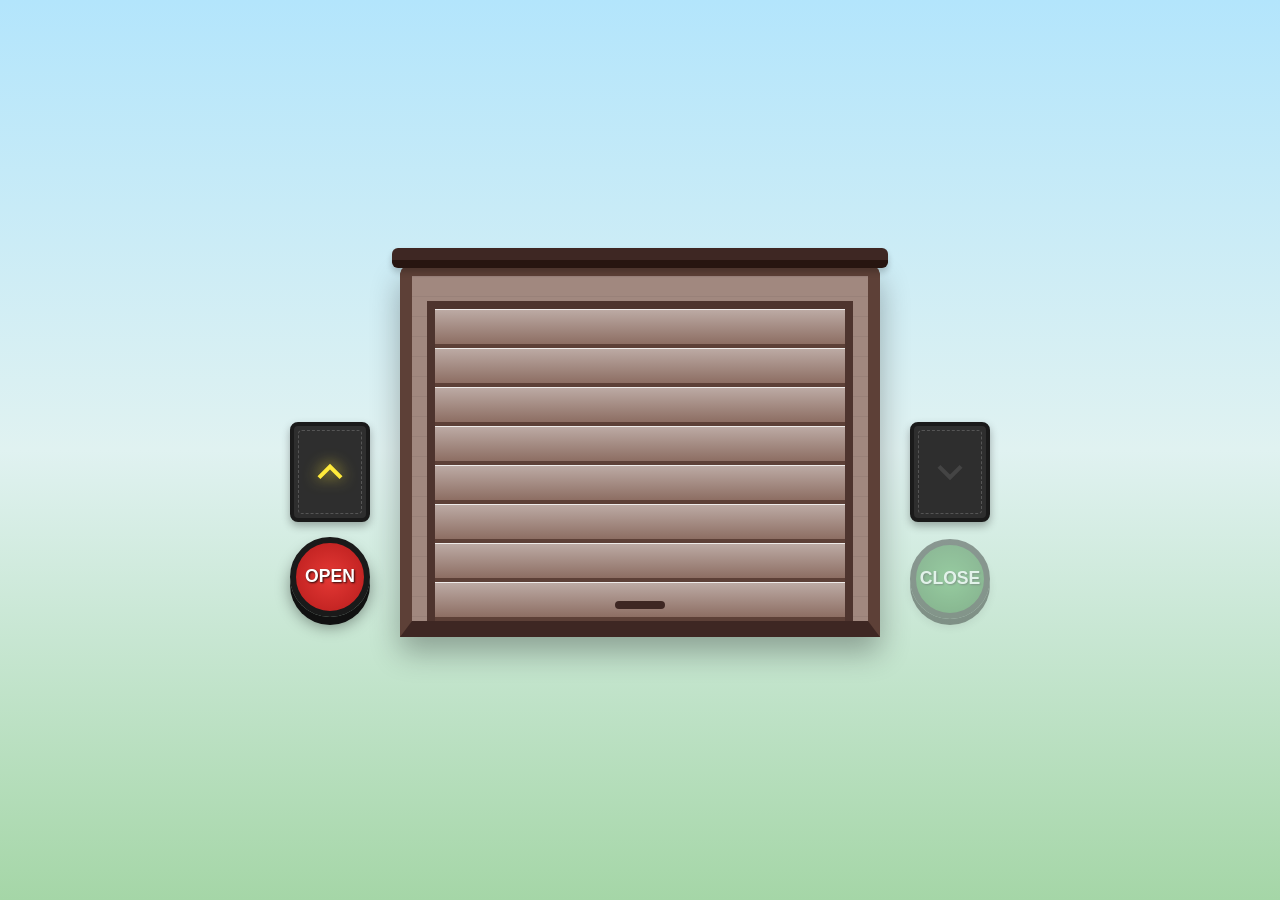
==== commit 6a2157fe: "Removed AI chat comments Removed detailed description and interactive features section from index.ht" ====
--- a/index.html
+++ b/index.html
@@ -1,23 +1,3 @@
-Here is the complete, self-contained `index.html` file that implements the **detached garage visual style** from that first image.
-
-It features a rustic wooden garage structure, textured wood-slat door, outdoor background elements, and the distinct side-by-side controls (the **Up Arrow + OPEN button** on the left, and the **Down Arrow + CLOSE button** on the right).
-
-### Interactive & Safety Rules Implemented:
-
-* **Strict Button Lockout:** Once a button is pressed, **both buttons are immediately disabled and visually locked out** (they turn translucent/gray) until the door has completely finished moving.
-* **Smart Arrow Indicators:**
-* When the door is **closed**, the **Up Arrow glows bright yellow** to signal it's ready to open, while the Down Arrow is dark.
-* When the door is **open**, the **Down Arrow glows bright yellow** to signal it's ready to close.
-* During travel, the active arrow pulses gently.
-
-
-* **Sensory Features & Hidden Settings:** Includes the same high-quality generative motor sounds, haptic rumbles, and the secret **3-second press** in the top-right corner to open the parental settings.
-
----
-
-### The Code (`index.html`)
-
-```html
 <!DOCTYPE html>
 <html lang="en">
 <head>
@@ -637,5 +617,3 @@
     </script>
 </body>
 </html>
-
-```
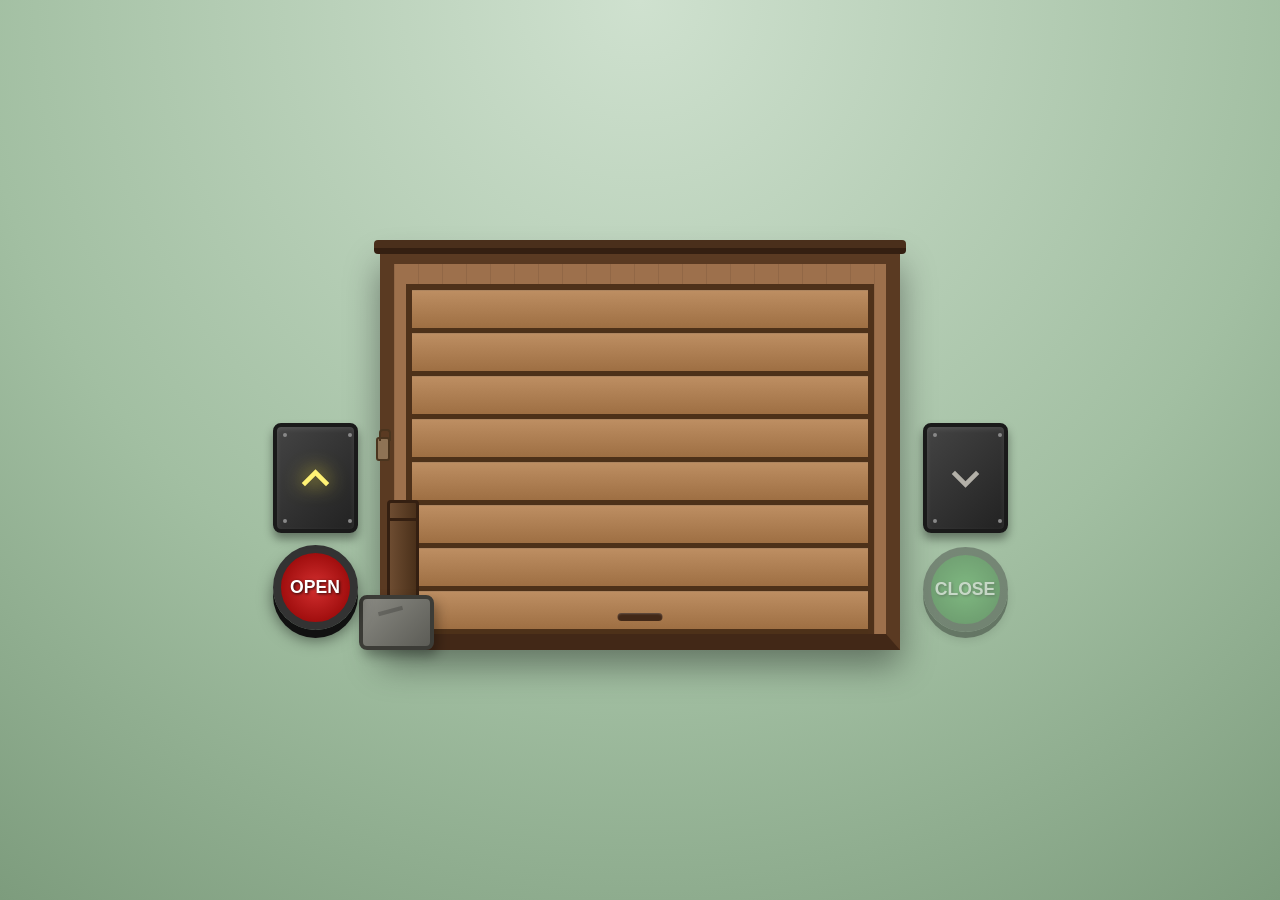
==== commit 088b166c: "Refactor PWA manifest and enhance UI styles Updated PWA manifest and improved styling for the garage" ====
--- a/index.html
+++ b/index.html
@@ -6,7 +6,7 @@
     <title>Garage Door App</title>
     
     <!-- PWA Manifest Inline -->
-    <link rel="manifest" href="[data-uri]">
+    <link rel="manifest" href="[data-uri]">
 
     <style>
         :root {
@@ -23,8 +23,8 @@
             margin: 0;
             padding: 0;
             font-family: system-ui, -apple-system, sans-serif;
-            /* Outdoor nature background */
-            background: linear-gradient(to bottom, #b3e5fc 0%, #e0f2f1 50%, #a5d6a7 100%);
+            /* Forest/nature background gradient resembling the illustrated backdrop */
+            background: radial-gradient(circle at top, #cfe1cf 0%, #a2bfa2 60%, #7d9c7d 100%);
             display: flex;
             flex-direction: column;
             align-items: center;
@@ -34,7 +34,7 @@
             position: relative;
         }
 
-        /* Secret Settings Hotspot (Top Right - Hold for 3s) */
+        /* Invisible Settings Trigger (Top Right - Hold for 3s) */
         .settings-hotspot {
             position: absolute;
             top: 0;
@@ -50,10 +50,11 @@
             display: flex;
             align-items: flex-end;
             justify-content: center;
-            gap: 20px;
+            gap: 15px;
             width: 95vw;
-            max-width: 800px;
-            padding: 20px;
+            max-width: 900px;
+            padding: 10px;
+            position: relative;
         }
 
         /* Side Control Columns */
@@ -61,46 +62,50 @@
             display: flex;
             flex-direction: column;
             align-items: center;
-            gap: 15px;
+            gap: 12px;
             width: 100px;
             margin-bottom: 20px;
-        }
-
-        /* Signage holding the arrows */
-        .sign {
-            width: 80px;
-            height: 100px;
-            background: #2e2e2e;
+            z-index: 20;
+        }
+
+        /* Metal Sign Backplates for Arrows */
+        .sign-plate {
+            width: 85px;
+            height: 110px;
+            background: linear-gradient(135deg, #444 0%, #222 100%);
             border: 4px solid #1a1a1a;
             border-radius: 8px;
-            box-shadow: 0 4px 8px rgba(0,0,0,0.3);
+            box-shadow: inset 0 2px 5px rgba(255,255,255,0.1), 0 6px 10px rgba(0,0,0,0.4);
             display: flex;
             align-items: center;
             justify-content: center;
             position: relative;
         }
 
-        .sign::after {
+        /* Decorative corner screws on the plates */
+        .sign-plate::before, .sign-plate::after {
             content: '';
             position: absolute;
-            top: 4px; left: 4px; right: 4px; bottom: 4px;
-            border: 1px dashed #555;
-            border-radius: 4px;
-            pointer-events: none;
-        }
+            width: 4px;
+            height: 4px;
+            background: #888;
+            border-radius: 50%;
+        }
+        .sign-plate::before { top: 6px; left: 6px; box-shadow: 65px 0 #888; }
+        .sign-plate::after { bottom: 6px; left: 6px; box-shadow: 65px 0 #888; }
 
         /* Arrow Styling */
         .arrow-svg {
-            width: 50px;
-            height: 50px;
-            fill: #444; /* Default dim/off color */
+            width: 55px;
+            height: 55px;
+            fill: #b3b0a8; /* Illustrated cream/beige off-state */
             transition: fill 0.3s, filter 0.3s;
         }
 
-        /* Active/Glowing state for the arrows */
+        /* Glowing active arrows */
         .arrow-active {
-            fill: #ffeb3b; /* Glowing yellow */
-            filter: drop-shadow(0 0 8px #ffeb3b);
+            fill: #fff275;
+            filter: drop-shadow(0 0 10px #ffeb3b);
         }
 
         .arrow-pulsing {
@@ -108,110 +113,130 @@
         }
 
         @keyframes pulse {
-            from { opacity: 0.5; }
-            to { opacity: 1; filter: drop-shadow(0 0 12px #ffeb3b); }
-        }
-
-        /* Push Buttons */
+            from { opacity: 0.6; }
+            to { opacity: 1; filter: drop-shadow(0 0 15px #ffeb3b); }
+        }
+
+        /* Push Buttons (OPEN / CLOSE) */
         .round-btn {
-            width: 80px;
-            height: 80px;
+            width: 85px;
+            height: 85px;
             border-radius: 50%;
-            border: 6px solid #1a1a1a;
+            border: 8px solid #333;
             font-size: 1.1rem;
-            font-weight: bold;
+            font-weight: 800;
             color: white;
             cursor: pointer;
-            box-shadow: 0 8px 0 #111, 0 10px 15px rgba(0,0,0,0.4);
+            box-shadow: 0 8px 0 #111, 0 10px 15px rgba(0,0,0,0.5);
             transition: all 0.1s ease;
             display: flex;
             align-items: center;
             justify-content: center;
-            text-shadow: 1px 1px 2px rgba(0,0,0,0.8);
+            text-shadow: 1px 1px 3px rgba(0,0,0,0.8);
             outline: none;
         }
 
         .round-btn:active:not(:disabled) {
             transform: translateY(4px);
-            box-shadow: 0 4px 0 #111, 0 5px 10px rgba(0,0,0,0.4);
-        }
-
-        /* Disabled / Locked Out State */
+            box-shadow: 0 4px 0 #111, 0 5px 10px rgba(0,0,0,0.5);
+        }
+
         .round-btn:disabled {
             opacity: 0.4;
             cursor: not-allowed;
             transform: translateY(2px);
-            box-shadow: 0 6px 0 #111, 0 8px 10px rgba(0,0,0,0.2);
+            box-shadow: 0 6px 0 #111, 0 8px 10px rgba(0,0,0,0.3);
         }
 
         .btn-open {
-            background: radial-gradient(circle, #e53935 0%, #b71c1c 100%); /* Red Open */
+            background: radial-gradient(circle, #d32f2f 0%, #8b0000 100%);
         }
         .btn-close {
-            background: radial-gradient(circle, #43a047 0%, #1b5e20 100%); /* Green Close */
-        }
-
-        /* The Detached Garage Structure */
+            background: radial-gradient(circle, #4caf50 0%, #1b5e20 100%);
+        }
+
+        /* Rust Wood Garage Building Structure */
         .garage-building {
             flex-grow: 1;
-            max-width: 480px;
-            background: #a1887f; /* Wood siding color */
-            border: 12px solid #5d4037; /* Heavy wood trim */
-            border-bottom: 16px solid #3e2723; /* Foundation */
-            border-radius: 12px 12px 0 0;
-            position: relative;
-            box-shadow: 0 15px 30px rgba(0,0,0,0.3);
-        }
-
-        /* Wood panel lines on the siding */
+            max-width: 520px;
+            background: #9d704c; /* Illustrated wood color */
+            border: 14px solid #5a3a22; /* Heavy wooden door trim */
+            border-bottom: 16px solid #422817;
+            border-radius: 4px 4px 0 0;
+            position: relative;
+            box-shadow: 0 15px 35px rgba(0,0,0,0.4);
+        }
+
+        /* Structural overhanging wood roof */
+        .roof {
+            position: absolute;
+            top: -24px;
+            left: -20px;
+            right: -20px;
+            height: 14px;
+            background: #4a2f1b;
+            border-bottom: 6px solid #341f11;
+            border-radius: 4px;
+        }
+
+        /* Decorative vertical wood lines on garage structure */
         .garage-building::before {
             content: '';
             position: absolute;
             top: 0; left: 0; right: 0; bottom: 0;
-            background: linear-gradient(rgba(0,0,0,0.05) 1px, transparent 1px);
-            background-size: 100% 20px;
+            background: linear-gradient(90deg, rgba(0,0,0,0.08) 1px, transparent 1px);
+            background-size: 24px 100%;
             pointer-events: none;
         }
 
-        /* Overhanging Roof */
-        .roof {
-            position: absolute;
-            top: -28px;
-            left: -20px;
-            right: -20px;
-            height: 20px;
-            background: #3e2723;
-            border-bottom: 8px solid #271510;
-            border-radius: 6px;
-            box-shadow: 0 4px 6px rgba(0,0,0,0.2);
-        }
-
-        /* Garage Door Frame */
+        /* Padlock detail on the frame */
+        .padlock-detail {
+            position: absolute;
+            left: -18px;
+            top: 50%;
+            transform: translateY(-50%);
+            width: 14px;
+            height: 24px;
+            background: #8e7355;
+            border: 2px solid #4a341e;
+            border-radius: 3px;
+            z-index: 25;
+        }
+        .padlock-detail::before {
+            content: '';
+            position: absolute;
+            top: -10px;
+            left: 1px;
+            width: 8px;
+            height: 10px;
+            border: 2px solid #4a341e;
+            border-bottom: none;
+            border-radius: 4px 4px 0 0;
+        }
+
+        /* Garage Door Inner Frame */
         .door-frame {
-            margin: 25px 15px 0 15px;
-            height: 45vh;
-            max-height: 320px;
-            background: #2e2e2e; /* Shadowy interior */
-            border: 8px solid #4e342e; /* Frame trim */
+            margin: 20px 12px 0 12px;
+            height: 48vh;
+            max-height: 350px;
+            background: #1c1c1c; /* Shadowed interior */
+            border: 6px solid #4e311a;
             border-bottom: none;
             position: relative;
             overflow: hidden;
             display: flex;
             align-items: flex-end;
             justify-content: center;
-            box-shadow: inset 0 10px 20px rgba(0,0,0,0.8);
-        }
-
-        /* Interior Surprise Car */
+            box-shadow: inset 0 12px 24px rgba(0,0,0,0.9);
+        }
+
+        /* Highly Detailed Realistic Car Inside */
         .interior-car {
             position: absolute;
-            bottom: 5px;
-            width: 75%;
+            bottom: 4px;
+            width: 85%;
             height: auto;
-        }
-        .interior-car svg {
-            width: 100%;
-            max-height: 120px;
+            z-index: 5;
         }
 
         /* Wooden Roller Door */
@@ -221,44 +246,90 @@
             left: 0;
             width: 100%;
             height: 100%;
-            background: #d7ccc8;
+            background: #bd8e62;
             display: flex;
             flex-direction: column;
             justify-content: space-between;
             transition: transform var(--door-duration) linear;
             transform: translateY(0%);
-            box-shadow: 0 6px 12px rgba(0,0,0,0.5);
+            box-shadow: 0 8px 16px rgba(0,0,0,0.6);
             z-index: 10;
         }
 
-        /* Textured wood slats */
+        /* Finely detailed horizontal wooden planks */
         .slat {
             flex-grow: 1;
-            border-bottom: 4px solid #5d4037;
-            border-top: 1px solid #efebe9;
-            background: linear-gradient(to bottom, #bcaaa4, #8d6e63);
-            position: relative;
-        }
-
-        /* Handle on the bottom slat */
+            border-bottom: 5px solid #4d3119;
+            border-top: 1px solid rgba(255, 255, 255, 0.15);
+            background: linear-gradient(to bottom, #bd8e62 0%, #9e6f43 100%);
+            position: relative;
+        }
+
+        /* Tiny handle at the center bottom of the door */
         .slat:last-child::after {
             content: '';
             position: absolute;
             bottom: 8px;
             left: 50%;
             transform: translateX(-50%);
-            width: 50px;
+            width: 45px;
             height: 8px;
-            background: #3e2723;
+            background: #422817;
             border-radius: 4px;
+            box-shadow: inset 0 1px 2px rgba(255,255,255,0.2);
         }
 
         /* Door Open State */
         .garage-door.open {
-            transform: translateY(-93%);
-        }
-
-        /* Settings Modal styling */
+            transform: translateY(-94%);
+        }
+
+        /* Left-side Rock & Wood Post detail */
+        .decorative-scenery {
+            position: absolute;
+            left: -35px;
+            bottom: -16px;
+            display: flex;
+            flex-direction: column;
+            align-items: flex-end;
+            z-index: 15;
+            pointer-events: none;
+        }
+        .wood-post {
+            width: 32px;
+            height: 130px;
+            background: linear-gradient(90deg, #6d4c31 0%, #4a301a 100%);
+            border: 3px solid #341f11;
+            border-radius: 4px;
+            position: relative;
+        }
+        .wood-post::before {
+            content: '';
+            position: absolute;
+            top: 15px; left: 0; right: 0; height: 3px;
+            background: #341f11;
+        }
+        .stone-block {
+            width: 75px;
+            height: 55px;
+            background: linear-gradient(135deg, #8a8a83 0%, #5c5c56 100%);
+            border: 4px solid #3c3c37;
+            border-radius: 8px;
+            margin-top: -35px;
+            margin-right: -15px;
+            box-shadow: 4px 6px 12px rgba(0,0,0,0.3);
+            position: relative;
+        }
+        /* Scratches/texture on stone */
+        .stone-block::after {
+            content: '';
+            position: absolute;
+            top: 10px; left: 15px; width: 25px; height: 4px;
+            background: rgba(0,0,0,0.2);
+            transform: rotate(-15deg);
+        }
+
+        /* Parental Settings Modal */
         .modal {
             display: none;
             position: fixed;
@@ -277,24 +348,24 @@
             max-width: 350px;
             box-shadow: 0 10px 25px rgba(0,0,0,0.5);
         }
-        .modal-content h3 { margin-top: 0; color: #3e2723; }
+        .modal-content h3 { margin-top: 0; color: #5a3a22; }
         .modal-content input[type="range"] {
             width: 100%;
             margin: 15px 0 25px 0;
-            accent-color: #5d4037;
+            accent-color: #5a3a22;
         }
         .close-btn {
             padding: 10px 20px;
             font-size: 1rem;
             border-radius: 5px;
             border: none;
-            background: #5d4037;
+            background: #5a3a22;
             color: white;
             font-weight: bold;
             cursor: pointer;
         }
 
-        /* Simple switch toggles */
+        /* Option switch toggles */
         .toggle-group {
             display: flex;
             justify-content: space-between;
@@ -326,22 +397,21 @@
             transition: .3s;
             border-radius: 50%;
         }
-        input:checked + .slider-toggle { background-color: #5d4037; }
+        input:checked + .slider-toggle { background-color: #5a3a22; }
         input:checked + .slider-toggle:before { transform: translateX(24px); }
     </style>
 </head>
 <body>
 
-    <!-- Invisible Settings Trigger (Hold 3 Seconds) -->
+    <!-- Invisible Parent Settings Hotspot -->
     <div class="settings-hotspot" id="settingsHotspot"></div>
 
-    <!-- Main App Container -->
+    <!-- Main Scene Layout -->
     <div class="scene-wrapper">
         
-        <!-- Left Side: OPEN controls -->
+        <!-- Left Column: OPEN controls -->
         <div class="control-column">
-            <div class="sign">
-                <!-- Up Arrow -->
+            <div class="sign-plate">
                 <svg class="arrow-svg arrow-active" id="upArrow" viewBox="0 0 24 24">
                     <path d="M7.41 15.41L12 10.83l4.59 4.58L18 14l-6-6-6 6z"/>
                 </svg>
@@ -349,24 +419,93 @@
             <button class="round-btn btn-open" id="openBtn">OPEN</button>
         </div>
 
-        <!-- Center: Wooden Garage Structure -->
+        <!-- Center: Rustic Detached Garage Building -->
         <div class="garage-building">
             <div class="roof"></div>
+            <div class="padlock-detail"></div>
+            
+            <!-- Left Scenery Element (Post & Stone) -->
+            <div class="decorative-scenery">
+                <div class="wood-post"></div>
+                <div class="stone-block"></div>
+            </div>
             
             <div class="door-frame">
-                <!-- Surprise yellow car inside -->
+                <!-- Detailed Realistic Sports Car SVG Inside -->
                 <div class="interior-car">
-                    <svg viewBox="0 0 100 60">
-                        <g fill="#FFD54F">
-                            <path d="M15 35 C15 25, 30 20, 50 20 C70 20, 85 25, 85 35 L88 45 C88 48, 80 48, 80 48 L20 48 C20 48, 12 48, 12 45 Z" />
-                            <rect x="25" y="45" width="12" height="10" rx="3" fill="#333"/>
-                            <rect x="63" y="45" width="12" height="10" rx="3" fill="#333"/>
-                            <circle cx="25" cy="35" r="5" fill="#FFF"/>
-                            <circle cx="25" cy="35" r="2" fill="#333"/>
-                            <circle cx="75" cy="35" r="5" fill="#FFF"/>
-                            <circle cx="75" cy="35" r="2" fill="#333"/>
-                            <path d="M40 42 Q50 46 60 42" stroke="#333" stroke-width="2" fill="none" stroke-linecap="round"/>
-                        </g>
+                    <svg viewBox="0 0 200 120" xmlns="http://www.w3.org/2000/svg">
+                        <defs>
+                            <!-- Windshield reflection gradient -->
+                            <linearGradient id="glassGrad" x1="0" y1="0" x2="0" y2="1">
+                                <stop offset="0%" stop-color="#3a5160"/>
+                                <stop offset="100%" stop-color="#121b20"/>
+                            </linearGradient>
+                            <!-- Shiny sports car body gradient -->
+                            <linearGradient id="bodyGrad" x1="0" y1="0" x2="0" y2="1">
+                                <stop offset="0%" stop-color="#2a72d4"/>
+                                <stop offset="40%" stop-color="#1a52a3"/>
+                                <stop offset="100%" stop-color="#0b2854"/>
+                            </linearGradient>
+                            <!-- Headlight glow -->
+                            <radialGradient id="lightGlow" cx="50%" cy="50%" r="50%">
+                                <stop offset="0%" stop-color="#ffffff"/>
+                                <stop offset="50%" stop-color="#fffae0" stop-opacity="0.8"/>
+                                <stop offset="100%" stop-color="#fffae0" stop-opacity="0"/>
+                            </radialGradient>
+                        </defs>
+                        
+                        <!-- Road/Shadow underneath -->
+                        <ellipse cx="100" cy="112" rx="85" ry="8" fill="#0d0d0d" opacity="0.8"/>
+                        
+                        <!-- Left & Right tires (Front facing angle) -->
+                        <rect x="25" y="82" width="22" height="30" rx="6" fill="#141414"/>
+                        <rect x="153" y="82" width="22" height="30" rx="6" fill="#141414"/>
+                        <!-- Inner tire detailing -->
+                        <rect x="29" y="88" width="14" height="24" rx="3" fill="#222"/>
+                        <rect x="157" y="88" width="14" height="24" rx="3" fill="#222"/>
+
+                        <!-- Side Mirrors -->
+                        <path d="M22 62 C15 62 13 58 18 56 Z" fill="#1a52a3" stroke="#0b2854" stroke-width="1.5"/>
+                        <path d="M178 62 C185 62 187 58 182 56 Z" fill="#1a52a3" stroke="#0b2854" stroke-width="1.5"/>
+                        <ellipse cx="19" cy="59" rx="3" ry="1.5" fill="#333"/>
+                        <ellipse cx="181" cy="59" rx="3" ry="1.5" fill="#333"/>
+
+                        <!-- Windshield & Cabin pillars -->
+                        <path d="M42 58 L52 34 C54 30 58 28 80 28 L120 28 C142 28 146 30 148 34 L158 58 Z" fill="#0b2854"/>
+                        <path d="M46 56 L55 36 C56 34 58 32 80 32 L120 32 C142 32 144 34 145 36 L154 56 Z" fill="url(#glassGrad)"/>
+                        <!-- Windshield glare diagonal line -->
+                        <path d="M100 32 L130 56 L120 56 L90 32 Z" fill="#ffffff" opacity="0.15"/>
+
+                        <!-- Main Car Body -->
+                        <path d="M20 74 C20 62 35 58 100 58 C165 58 180 62 180 74 L176 96 C176 102 165 106 100 106 C35 106 24 102 24 96 Z" fill="url(#bodyGrad)" stroke="#0b2854" stroke-width="2"/>
+
+                        <!-- Hood lines (sculpted aerodynamic lines) -->
+                        <path d="M55 58 Q100 75 145 58" fill="none" stroke="#0b2854" stroke-width="2" opacity="0.4"/>
+                        <path d="M75 58 Q100 80 125 58" fill="none" stroke="#0b2854" stroke-width="2" opacity="0.3"/>
+
+                        <!-- Headlights (Aggressive LEDs) -->
+                        <!-- Left Headlight unit -->
+                        <path d="M28 76 C32 72 48 72 52 78 L46 84 C40 84 30 82 28 76 Z" fill="#333"/>
+                        <path d="M30 77 C33 74 46 74 49 78" fill="none" stroke="#fff" stroke-width="2" stroke-linecap="round"/>
+                        <ellipse cx="44" cy="79" rx="3" ry="2" fill="#fff"/>
+                        
+                        <!-- Right Headlight unit -->
+                        <path d="M172 76 C168 72 152 72 148 78 L154 84 C160 84 170 82 172 76 Z" fill="#333"/>
+                        <path d="M170 77 C167 74 154 74 151 78" fill="none" stroke="#fff" stroke-width="2" stroke-linecap="round"/>
+                        <ellipse cx="156" cy="79" rx="3" ry="2" fill="#fff"/>
+
+                        <!-- Front Grille & Intake Mesh -->
+                        <path d="M60 88 C70 86 130 86 140 88 L136 100 C125 102 75 102 64 100 Z" fill="#141414" stroke="#2a72d4" stroke-width="1.5"/>
+                        <!-- Sport Mesh pattern details -->
+                        <path d="M70 88 L130 100 M80 88 L120 100 M90 88 L110 100 M100 88 L100 100 M110 88 L90 100 M120 88 L80 100 M130 88 L70 100" fill="none" stroke="#222" stroke-width="1" opacity="0.7"/>
+
+                        <!-- License Plate area -->
+                        <rect x="84" y="94" width="32" height="10" rx="1.5" fill="#eef" stroke="#333" stroke-width="1"/>
+                        <text x="100" y="101" font-size="6" font-family="monospace" font-weight="bold" fill="#222" text-anchor="middle">RIDE-ON</text>
+
+                        <!-- Subtle Headlight glows when open -->
+                        <circle cx="44" cy="79" r="14" fill="url(#lightGlow)" opacity="0.6"/>
+                        <circle cx="156" cy="79" r="14" fill="url(#lightGlow)" opacity="0.6"/>
                     </svg>
                 </div>
 
@@ -378,10 +517,9 @@
             </div>
         </div>
 
-        <!-- Right Side: CLOSE controls -->
+        <!-- Right Column: CLOSE controls -->
         <div class="control-column">
-            <div class="sign">
-                <!-- Down Arrow -->
+            <div class="sign-plate">
                 <svg class="arrow-svg" id="downArrow" viewBox="0 0 24 24">
                     <path d="M7.41 8.59L12 13.17l4.59-4.58L18 10l-6 6-6-6z"/>
                 </svg>
@@ -440,7 +578,7 @@
         function startSensory() {
             if (!sensoryEffects) return;
 
-            // 1. Synth sound
+            // 1. Synth Sound Engine (Low motor rumble)
             try {
                 if (!audioCtx) audioCtx = new (window.AudioContext || window.webkitAudioContext)();
                 motorOsc = audioCtx.createOscillator();
@@ -454,9 +592,9 @@
                 motorOsc.connect(gainNode);
                 gainNode.connect(audioCtx.destination);
                 motorOsc.start();
-            } catch (e) { console.log("Audio failed", e); }
-
-            // 2. Vibration
+            } catch (e) { console.log("Audio setup failed", e); }
+
+            // 2. Continuous Vibration
             if ('vibrate' in navigator) {
                 hapticRumble = setInterval(() => {
                     navigator.vibrate(80);
@@ -465,7 +603,7 @@
         }
 
         function stopSensory(impact = true) {
-            // Stop sound
+            // Stop motor hum
             if (gainNode && audioCtx && motorOsc) {
                 const now = audioCtx.currentTime;
                 gainNode.gain.setValueAtTime(gainNode.gain.value, now);
@@ -495,7 +633,7 @@
             // Stop vibration
             if (hapticRumble) clearInterval(hapticRumble);
             if (impact && sensoryEffects && 'vibrate' in navigator) {
-                navigator.vibrate([150, 50, 100]); // Dual impact shock
+                navigator.vibrate([150, 50, 100]); // End sequence double feedback
             } else if ('vibrate' in navigator) {
                 navigator.vibrate(0);
             }
@@ -569,7 +707,7 @@
         openBtn.addEventListener('click', raiseDoor);
         closeBtn.addEventListener('click', lowerDoor);
 
-        // --- MOBILE TACTILE SAFEGUARDS ---
+        // --- MOBILE TOUCH PREVENTS ---
         document.addEventListener('touchmove', (e) => {
             if (!settingsModal.contains(e.target)) e.preventDefault();
         }, { passive: false });
@@ -600,7 +738,7 @@
         if ('serviceWorker' in navigator) {
             window.addEventListener('load', () => {
                 const swCode = `
-                    const CACHE = 'garage-door-v3';
+                    const CACHE = 'garage-door-v4';
                     const urls = [ './', './index.html' ];
                     self.addEventListener('install', event => {
                         event.waitUntil(caches.open(CACHE).then(cache => cache.addAll(urls)));
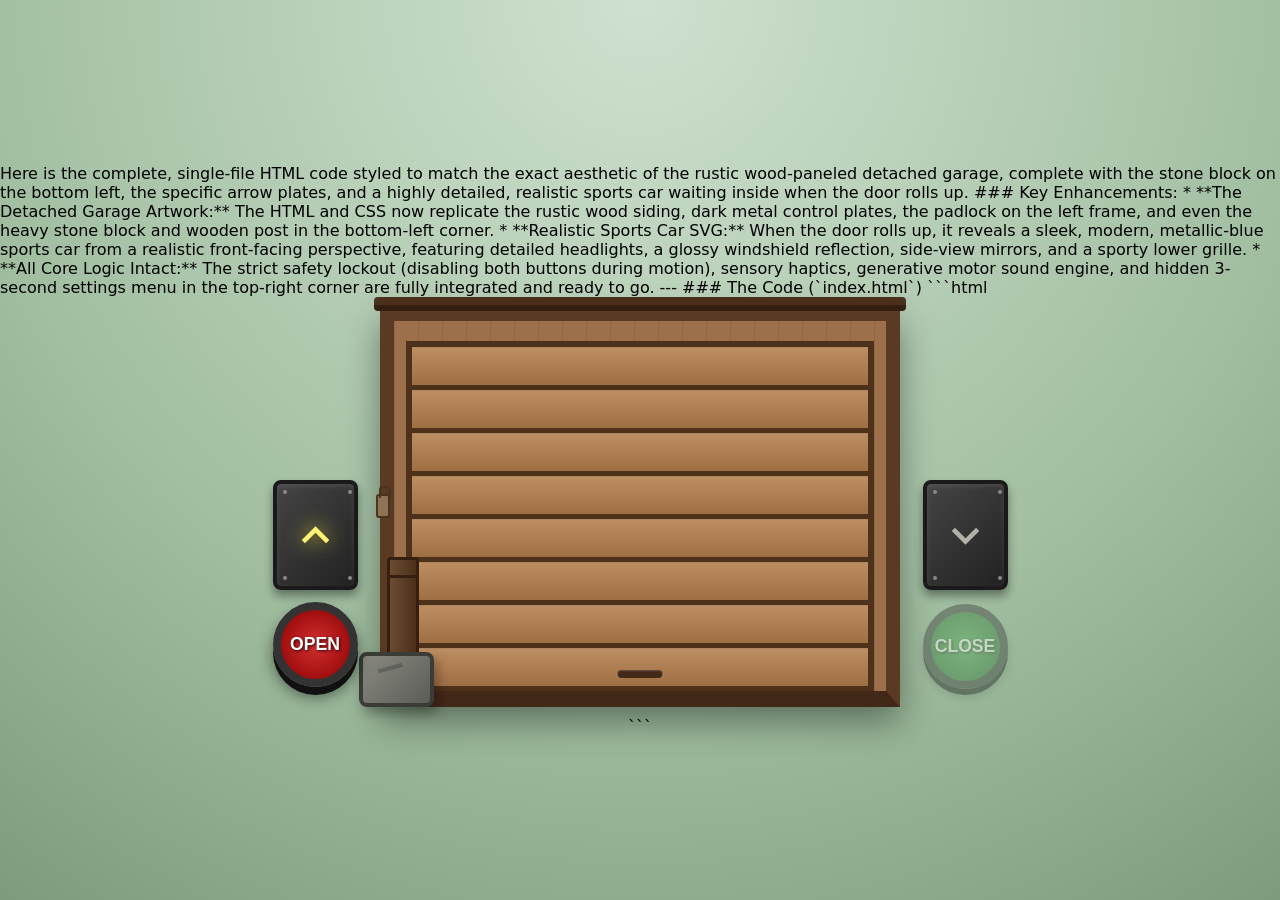
==== commit 6947c9b6: "Update index.html with rustic garage design and SVG Enhanced HTML to replicate a rustic garage aesth" ====
--- a/index.html
+++ b/index.html
@@ -1,3 +1,16 @@
+Here is the complete, single-file HTML code styled to match the exact aesthetic of the rustic wood-paneled detached garage, complete with the stone block on the bottom left, the specific arrow plates, and a highly detailed, realistic sports car waiting inside when the door rolls up.
+
+### Key Enhancements:
+
+* **The Detached Garage Artwork:** The HTML and CSS now replicate the rustic wood siding, dark metal control plates, the padlock on the left frame, and even the heavy stone block and wooden post in the bottom-left corner.
+* **Realistic Sports Car SVG:** When the door rolls up, it reveals a sleek, modern, metallic-blue sports car from a realistic front-facing perspective, featuring detailed headlights, a glossy windshield reflection, side-view mirrors, and a sporty lower grille.
+* **All Core Logic Intact:** The strict safety lockout (disabling both buttons during motion), sensory haptics, generative motor sound engine, and hidden 3-second settings menu in the top-right corner are fully integrated and ready to go.
+
+---
+
+### The Code (`index.html`)
+
+```html
 <!DOCTYPE html>
 <html lang="en">
 <head>
@@ -755,3 +768,5 @@
     </script>
 </body>
 </html>
+
+```
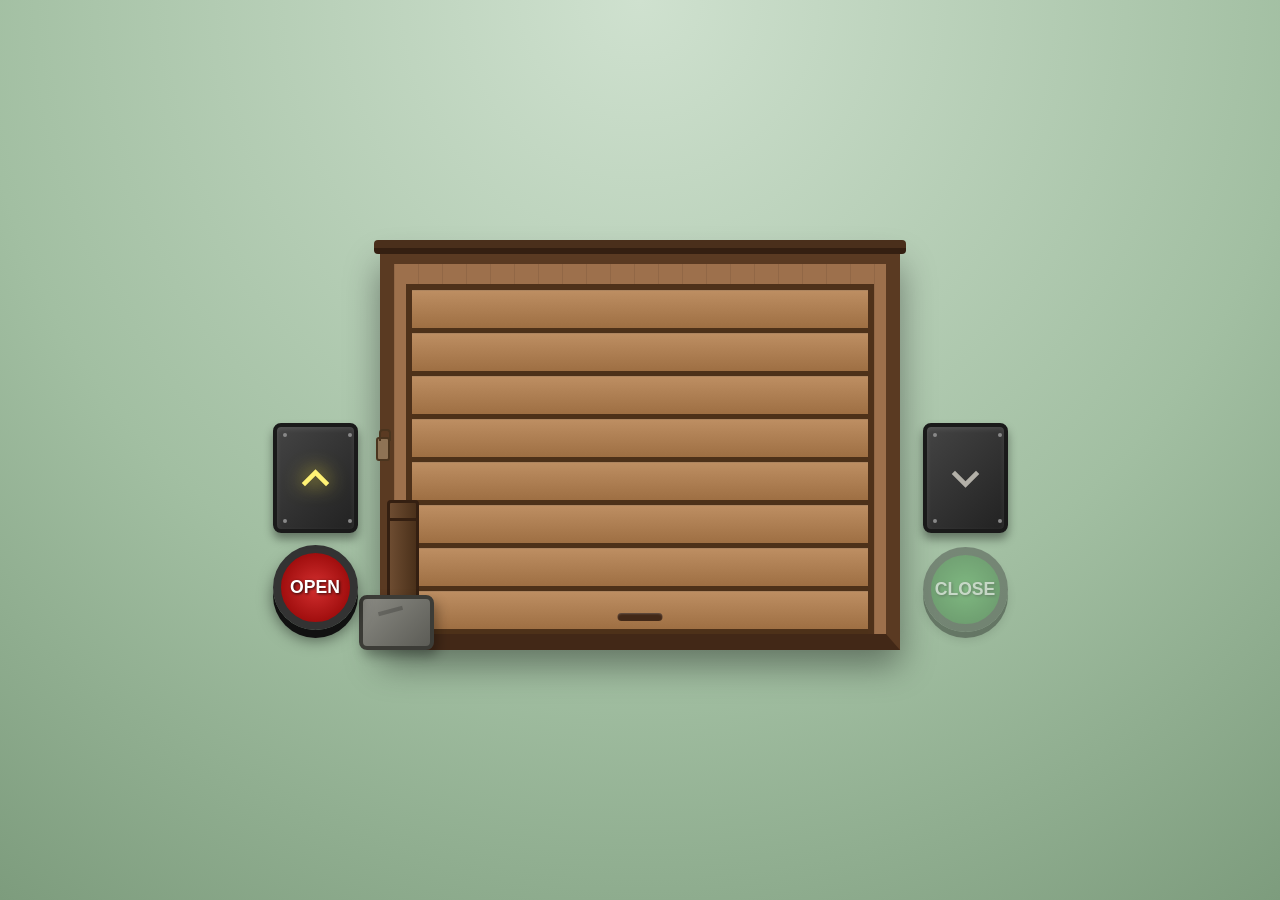
==== commit 365b4808: "Clean up index.html by removing unnecessary content Removed extensive description and key enhancemen" ====
--- a/index.html
+++ b/index.html
@@ -1,16 +1,3 @@
-Here is the complete, single-file HTML code styled to match the exact aesthetic of the rustic wood-paneled detached garage, complete with the stone block on the bottom left, the specific arrow plates, and a highly detailed, realistic sports car waiting inside when the door rolls up.
-
-### Key Enhancements:
-
-* **The Detached Garage Artwork:** The HTML and CSS now replicate the rustic wood siding, dark metal control plates, the padlock on the left frame, and even the heavy stone block and wooden post in the bottom-left corner.
-* **Realistic Sports Car SVG:** When the door rolls up, it reveals a sleek, modern, metallic-blue sports car from a realistic front-facing perspective, featuring detailed headlights, a glossy windshield reflection, side-view mirrors, and a sporty lower grille.
-* **All Core Logic Intact:** The strict safety lockout (disabling both buttons during motion), sensory haptics, generative motor sound engine, and hidden 3-second settings menu in the top-right corner are fully integrated and ready to go.
-
----
-
-### The Code (`index.html`)
-
-```html
 <!DOCTYPE html>
 <html lang="en">
 <head>
@@ -768,5 +755,3 @@
     </script>
 </body>
 </html>
-
-```
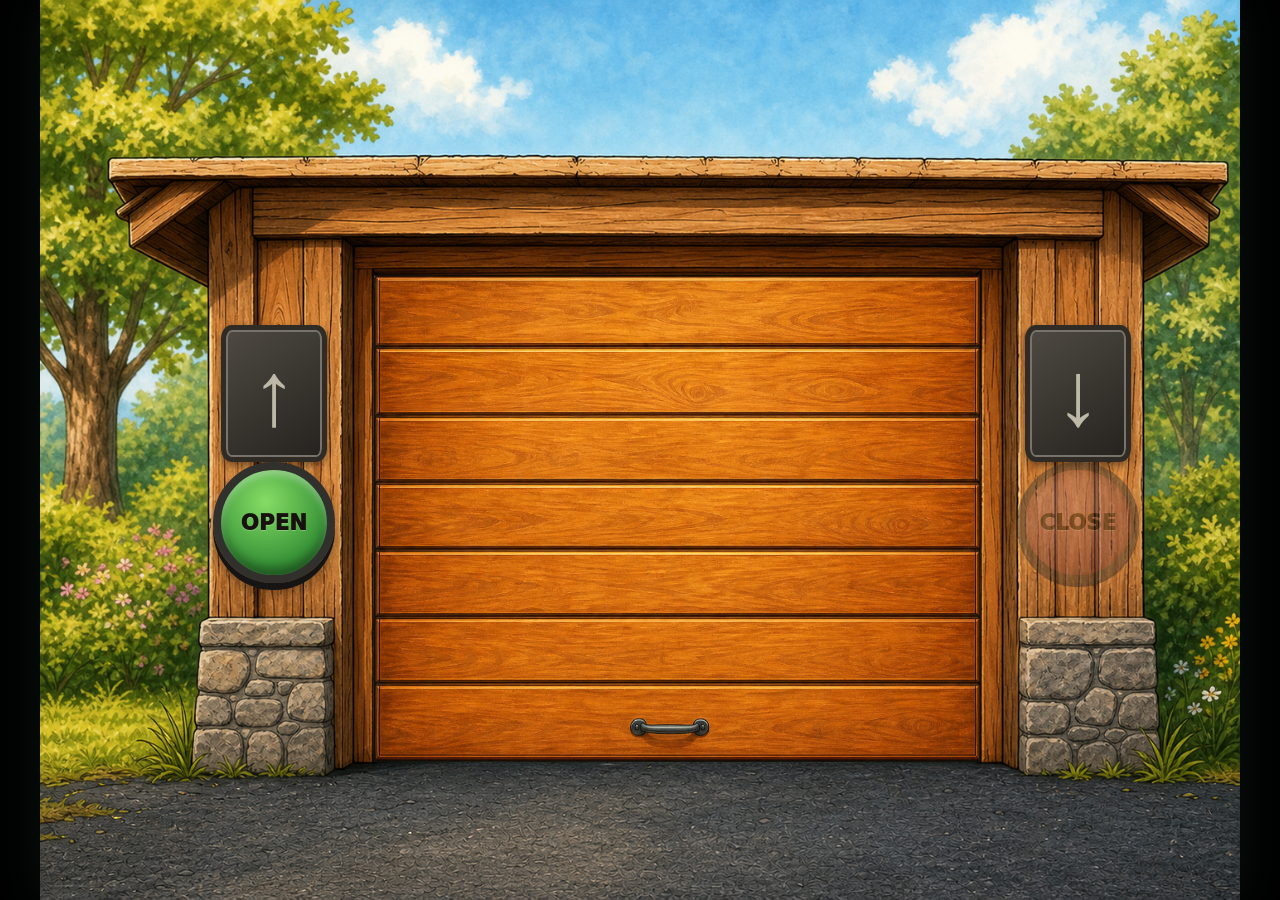
==== commit e9a1e11b: "Add files via upload" ====
--- a/index.html
+++ b/index.html
@@ -1,757 +1,78 @@
-<!DOCTYPE html>
+<!doctype html>
 <html lang="en">
 <head>
-    <meta charset="UTF-8">
-    <meta name="viewport" content="width=device-width, initial-scale=1.0, user-scalable=no">
-    <title>Garage Door App</title>
-    
-    <!-- PWA Manifest Inline -->
-    <link rel="manifest" href="[data-uri]">
-
-    <style>
-        :root {
-            --door-duration: 10s;
-        }
-
-        * {
-            box-sizing: border-box;
-            user-select: none;
-            -webkit-user-select: none;
-        }
-
-        body {
-            margin: 0;
-            padding: 0;
-            font-family: system-ui, -apple-system, sans-serif;
-            /* Forest/nature background gradient resembling the illustrated backdrop */
-            background: radial-gradient(circle at top, #cfe1cf 0%, #a2bfa2 60%, #7d9c7d 100%);
-            display: flex;
-            flex-direction: column;
-            align-items: center;
-            justify-content: center;
-            height: 100vh;
-            overflow: hidden;
-            position: relative;
-        }
-
-        /* Invisible Settings Trigger (Top Right - Hold for 3s) */
-        .settings-hotspot {
-            position: absolute;
-            top: 0;
-            right: 0;
-            width: 70px;
-            height: 70px;
-            background: transparent;
-            z-index: 1000;
-        }
-
-        /* Overall Garage Scene Wrapper */
-        .scene-wrapper {
-            display: flex;
-            align-items: flex-end;
-            justify-content: center;
-            gap: 15px;
-            width: 95vw;
-            max-width: 900px;
-            padding: 10px;
-            position: relative;
-        }
-
-        /* Side Control Columns */
-        .control-column {
-            display: flex;
-            flex-direction: column;
-            align-items: center;
-            gap: 12px;
-            width: 100px;
-            margin-bottom: 20px;
-            z-index: 20;
-        }
-
-        /* Metal Sign Backplates for Arrows */
-        .sign-plate {
-            width: 85px;
-            height: 110px;
-            background: linear-gradient(135deg, #444 0%, #222 100%);
-            border: 4px solid #1a1a1a;
-            border-radius: 8px;
-            box-shadow: inset 0 2px 5px rgba(255,255,255,0.1), 0 6px 10px rgba(0,0,0,0.4);
-            display: flex;
-            align-items: center;
-            justify-content: center;
-            position: relative;
-        }
-
-        /* Decorative corner screws on the plates */
-        .sign-plate::before, .sign-plate::after {
-            content: '';
-            position: absolute;
-            width: 4px;
-            height: 4px;
-            background: #888;
-            border-radius: 50%;
-        }
-        .sign-plate::before { top: 6px; left: 6px; box-shadow: 65px 0 #888; }
-        .sign-plate::after { bottom: 6px; left: 6px; box-shadow: 65px 0 #888; }
-
-        /* Arrow Styling */
-        .arrow-svg {
-            width: 55px;
-            height: 55px;
-            fill: #b3b0a8; /* Illustrated cream/beige off-state */
-            transition: fill 0.3s, filter 0.3s;
-        }
-
-        /* Glowing active arrows */
-        .arrow-active {
-            fill: #fff275;
-            filter: drop-shadow(0 0 10px #ffeb3b);
-        }
-
-        .arrow-pulsing {
-            animation: pulse 1s infinite alternate;
-        }
-
-        @keyframes pulse {
-            from { opacity: 0.6; }
-            to { opacity: 1; filter: drop-shadow(0 0 15px #ffeb3b); }
-        }
-
-        /* Push Buttons (OPEN / CLOSE) */
-        .round-btn {
-            width: 85px;
-            height: 85px;
-            border-radius: 50%;
-            border: 8px solid #333;
-            font-size: 1.1rem;
-            font-weight: 800;
-            color: white;
-            cursor: pointer;
-            box-shadow: 0 8px 0 #111, 0 10px 15px rgba(0,0,0,0.5);
-            transition: all 0.1s ease;
-            display: flex;
-            align-items: center;
-            justify-content: center;
-            text-shadow: 1px 1px 3px rgba(0,0,0,0.8);
-            outline: none;
-        }
-
-        .round-btn:active:not(:disabled) {
-            transform: translateY(4px);
-            box-shadow: 0 4px 0 #111, 0 5px 10px rgba(0,0,0,0.5);
-        }
-
-        .round-btn:disabled {
-            opacity: 0.4;
-            cursor: not-allowed;
-            transform: translateY(2px);
-            box-shadow: 0 6px 0 #111, 0 8px 10px rgba(0,0,0,0.3);
-        }
-
-        .btn-open {
-            background: radial-gradient(circle, #d32f2f 0%, #8b0000 100%);
-        }
-        .btn-close {
-            background: radial-gradient(circle, #4caf50 0%, #1b5e20 100%);
-        }
-
-        /* Rust Wood Garage Building Structure */
-        .garage-building {
-            flex-grow: 1;
-            max-width: 520px;
-            background: #9d704c; /* Illustrated wood color */
-            border: 14px solid #5a3a22; /* Heavy wooden door trim */
-            border-bottom: 16px solid #422817;
-            border-radius: 4px 4px 0 0;
-            position: relative;
-            box-shadow: 0 15px 35px rgba(0,0,0,0.4);
-        }
-
-        /* Structural overhanging wood roof */
-        .roof {
-            position: absolute;
-            top: -24px;
-            left: -20px;
-            right: -20px;
-            height: 14px;
-            background: #4a2f1b;
-            border-bottom: 6px solid #341f11;
-            border-radius: 4px;
-        }
-
-        /* Decorative vertical wood lines on garage structure */
-        .garage-building::before {
-            content: '';
-            position: absolute;
-            top: 0; left: 0; right: 0; bottom: 0;
-            background: linear-gradient(90deg, rgba(0,0,0,0.08) 1px, transparent 1px);
-            background-size: 24px 100%;
-            pointer-events: none;
-        }
-
-        /* Padlock detail on the frame */
-        .padlock-detail {
-            position: absolute;
-            left: -18px;
-            top: 50%;
-            transform: translateY(-50%);
-            width: 14px;
-            height: 24px;
-            background: #8e7355;
-            border: 2px solid #4a341e;
-            border-radius: 3px;
-            z-index: 25;
-        }
-        .padlock-detail::before {
-            content: '';
-            position: absolute;
-            top: -10px;
-            left: 1px;
-            width: 8px;
-            height: 10px;
-            border: 2px solid #4a341e;
-            border-bottom: none;
-            border-radius: 4px 4px 0 0;
-        }
-
-        /* Garage Door Inner Frame */
-        .door-frame {
-            margin: 20px 12px 0 12px;
-            height: 48vh;
-            max-height: 350px;
-            background: #1c1c1c; /* Shadowed interior */
-            border: 6px solid #4e311a;
-            border-bottom: none;
-            position: relative;
-            overflow: hidden;
-            display: flex;
-            align-items: flex-end;
-            justify-content: center;
-            box-shadow: inset 0 12px 24px rgba(0,0,0,0.9);
-        }
-
-        /* Highly Detailed Realistic Car Inside */
-        .interior-car {
-            position: absolute;
-            bottom: 4px;
-            width: 85%;
-            height: auto;
-            z-index: 5;
-        }
-
-        /* Wooden Roller Door */
-        .garage-door {
-            position: absolute;
-            top: 0;
-            left: 0;
-            width: 100%;
-            height: 100%;
-            background: #bd8e62;
-            display: flex;
-            flex-direction: column;
-            justify-content: space-between;
-            transition: transform var(--door-duration) linear;
-            transform: translateY(0%);
-            box-shadow: 0 8px 16px rgba(0,0,0,0.6);
-            z-index: 10;
-        }
-
-        /* Finely detailed horizontal wooden planks */
-        .slat {
-            flex-grow: 1;
-            border-bottom: 5px solid #4d3119;
-            border-top: 1px solid rgba(255, 255, 255, 0.15);
-            background: linear-gradient(to bottom, #bd8e62 0%, #9e6f43 100%);
-            position: relative;
-        }
-
-        /* Tiny handle at the center bottom of the door */
-        .slat:last-child::after {
-            content: '';
-            position: absolute;
-            bottom: 8px;
-            left: 50%;
-            transform: translateX(-50%);
-            width: 45px;
-            height: 8px;
-            background: #422817;
-            border-radius: 4px;
-            box-shadow: inset 0 1px 2px rgba(255,255,255,0.2);
-        }
-
-        /* Door Open State */
-        .garage-door.open {
-            transform: translateY(-94%);
-        }
-
-        /* Left-side Rock & Wood Post detail */
-        .decorative-scenery {
-            position: absolute;
-            left: -35px;
-            bottom: -16px;
-            display: flex;
-            flex-direction: column;
-            align-items: flex-end;
-            z-index: 15;
-            pointer-events: none;
-        }
-        .wood-post {
-            width: 32px;
-            height: 130px;
-            background: linear-gradient(90deg, #6d4c31 0%, #4a301a 100%);
-            border: 3px solid #341f11;
-            border-radius: 4px;
-            position: relative;
-        }
-        .wood-post::before {
-            content: '';
-            position: absolute;
-            top: 15px; left: 0; right: 0; height: 3px;
-            background: #341f11;
-        }
-        .stone-block {
-            width: 75px;
-            height: 55px;
-            background: linear-gradient(135deg, #8a8a83 0%, #5c5c56 100%);
-            border: 4px solid #3c3c37;
-            border-radius: 8px;
-            margin-top: -35px;
-            margin-right: -15px;
-            box-shadow: 4px 6px 12px rgba(0,0,0,0.3);
-            position: relative;
-        }
-        /* Scratches/texture on stone */
-        .stone-block::after {
-            content: '';
-            position: absolute;
-            top: 10px; left: 15px; width: 25px; height: 4px;
-            background: rgba(0,0,0,0.2);
-            transform: rotate(-15deg);
-        }
-
-        /* Parental Settings Modal */
-        .modal {
-            display: none;
-            position: fixed;
-            top: 0; left: 0; width: 100%; height: 100%;
-            background: rgba(0,0,0,0.85);
-            z-index: 2000;
-            justify-content: center;
-            align-items: center;
-        }
-        .modal-content {
-            background: white;
-            padding: 25px;
-            border-radius: 15px;
-            text-align: center;
-            width: 85%;
-            max-width: 350px;
-            box-shadow: 0 10px 25px rgba(0,0,0,0.5);
-        }
-        .modal-content h3 { margin-top: 0; color: #5a3a22; }
-        .modal-content input[type="range"] {
-            width: 100%;
-            margin: 15px 0 25px 0;
-            accent-color: #5a3a22;
-        }
-        .close-btn {
-            padding: 10px 20px;
-            font-size: 1rem;
-            border-radius: 5px;
-            border: none;
-            background: #5a3a22;
-            color: white;
-            font-weight: bold;
-            cursor: pointer;
-        }
-
-        /* Option switch toggles */
-        .toggle-group {
-            display: flex;
-            justify-content: space-between;
-            align-items: center;
-            margin-bottom: 20px;
-            font-weight: bold;
-        }
-        .switch {
-            position: relative;
-            display: inline-block;
-            width: 50px;
-            height: 26px;
-        }
-        .switch input { opacity: 0; width: 0; height: 0; }
-        .slider-toggle {
-            position: absolute;
-            cursor: pointer;
-            top: 0; left: 0; right: 0; bottom: 0;
-            background-color: #ccc;
-            transition: .3s;
-            border-radius: 34px;
-        }
-        .slider-toggle:before {
-            position: absolute;
-            content: "";
-            height: 18px; width: 18px;
-            left: 4px; bottom: 4px;
-            background-color: white;
-            transition: .3s;
-            border-radius: 50%;
-        }
-        input:checked + .slider-toggle { background-color: #5a3a22; }
-        input:checked + .slider-toggle:before { transform: translateX(24px); }
-    </style>
+  <meta charset="utf-8">
+  <meta name="viewport" content="width=device-width, initial-scale=1, maximum-scale=1, user-scalable=no, viewport-fit=cover">
+  <meta name="theme-color" content="#8bbdd1">
+  <meta name="apple-mobile-web-app-capable" content="yes">
+  <meta name="apple-mobile-web-app-status-bar-style" content="black-translucent">
+  <meta name="apple-mobile-web-app-title" content="Garage Door">
+  <meta name="mobile-web-app-capable" content="yes">
+  <meta name="description" content="A calm, playful garage door sensory app.">
+  <title>My Garage Door</title>
+  <link rel="manifest" href="manifest.json">
+  <link rel="apple-touch-icon" href="images/icon-192.png">
+  <link rel="stylesheet" href="style.css">
 </head>
 <body>
+  <main class="app" aria-label="Interactive garage door">
+    <section class="scene" aria-live="polite" aria-label="Garage door is closed">
+      <img class="background" src="images/background.png" alt="A sunny storybook garage in a garden" draggable="false">
 
-    <!-- Invisible Parent Settings Hotspot -->
-    <div class="settings-hotspot" id="settingsHotspot"></div>
+      <div class="garage-opening" aria-hidden="true">
+        <img class="interior" src="images/garage-interior.png" alt="" draggable="false">
+        <img class="car" id="garageVehicle" src="images/car.png" alt="" draggable="false">
+        <img class="door" id="garageDoor" src="images/garage-door.png" alt="" draggable="false">
+      </div>
 
-    <!-- Main Scene Layout -->
-    <div class="scene-wrapper">
-        
-        <!-- Left Column: OPEN controls -->
-        <div class="control-column">
-            <div class="sign-plate">
-                <svg class="arrow-svg arrow-active" id="upArrow" viewBox="0 0 24 24">
-                    <path d="M7.41 15.41L12 10.83l4.59 4.58L18 14l-6-6-6 6z"/>
-                </svg>
-            </div>
-            <button class="round-btn btn-open" id="openBtn">OPEN</button>
-        </div>
+      <div class="control control-open">
+        <div class="arrow-sign" id="upSign" aria-hidden="true"><span>↑</span></div>
+        <button class="action-button open-button" id="openButton" type="button" aria-label="Open the garage door">
+          <span>OPEN</span>
+        </button>
+      </div>
 
-        <!-- Center: Rustic Detached Garage Building -->
-        <div class="garage-building">
-            <div class="roof"></div>
-            <div class="padlock-detail"></div>
-            
-            <!-- Left Scenery Element (Post & Stone) -->
-            <div class="decorative-scenery">
-                <div class="wood-post"></div>
-                <div class="stone-block"></div>
-            </div>
-            
-            <div class="door-frame">
-                <!-- Detailed Realistic Sports Car SVG Inside -->
-                <div class="interior-car">
-                    <svg viewBox="0 0 200 120" xmlns="http://www.w3.org/2000/svg">
-                        <defs>
-                            <!-- Windshield reflection gradient -->
-                            <linearGradient id="glassGrad" x1="0" y1="0" x2="0" y2="1">
-                                <stop offset="0%" stop-color="#3a5160"/>
-                                <stop offset="100%" stop-color="#121b20"/>
-                            </linearGradient>
-                            <!-- Shiny sports car body gradient -->
-                            <linearGradient id="bodyGrad" x1="0" y1="0" x2="0" y2="1">
-                                <stop offset="0%" stop-color="#2a72d4"/>
-                                <stop offset="40%" stop-color="#1a52a3"/>
-                                <stop offset="100%" stop-color="#0b2854"/>
-                            </linearGradient>
-                            <!-- Headlight glow -->
-                            <radialGradient id="lightGlow" cx="50%" cy="50%" r="50%">
-                                <stop offset="0%" stop-color="#ffffff"/>
-                                <stop offset="50%" stop-color="#fffae0" stop-opacity="0.8"/>
-                                <stop offset="100%" stop-color="#fffae0" stop-opacity="0"/>
-                            </radialGradient>
-                        </defs>
-                        
-                        <!-- Road/Shadow underneath -->
-                        <ellipse cx="100" cy="112" rx="85" ry="8" fill="#0d0d0d" opacity="0.8"/>
-                        
-                        <!-- Left & Right tires (Front facing angle) -->
-                        <rect x="25" y="82" width="22" height="30" rx="6" fill="#141414"/>
-                        <rect x="153" y="82" width="22" height="30" rx="6" fill="#141414"/>
-                        <!-- Inner tire detailing -->
-                        <rect x="29" y="88" width="14" height="24" rx="3" fill="#222"/>
-                        <rect x="157" y="88" width="14" height="24" rx="3" fill="#222"/>
+      <div class="control control-close">
+        <div class="arrow-sign" id="downSign" aria-hidden="true"><span>↓</span></div>
+        <button class="action-button close-button" id="closeButton" type="button" aria-label="Close the garage door" disabled>
+          <span>CLOSE</span>
+        </button>
+      </div>
 
-                        <!-- Side Mirrors -->
-                        <path d="M22 62 C15 62 13 58 18 56 Z" fill="#1a52a3" stroke="#0b2854" stroke-width="1.5"/>
-                        <path d="M178 62 C185 62 187 58 182 56 Z" fill="#1a52a3" stroke="#0b2854" stroke-width="1.5"/>
-                        <ellipse cx="19" cy="59" rx="3" ry="1.5" fill="#333"/>
-                        <ellipse cx="181" cy="59" rx="3" ry="1.5" fill="#333"/>
+      <button class="settings-hotspot" id="settingsHotspot" type="button" aria-label="Hold for parent settings"></button>
+    </section>
+  </main>
 
-                        <!-- Windshield & Cabin pillars -->
-                        <path d="M42 58 L52 34 C54 30 58 28 80 28 L120 28 C142 28 146 30 148 34 L158 58 Z" fill="#0b2854"/>
-                        <path d="M46 56 L55 36 C56 34 58 32 80 32 L120 32 C142 32 144 34 145 36 L154 56 Z" fill="url(#glassGrad)"/>
-                        <!-- Windshield glare diagonal line -->
-                        <path d="M100 32 L130 56 L120 56 L90 32 Z" fill="#ffffff" opacity="0.15"/>
+  <div class="settings" id="settingsDialog" role="dialog" aria-modal="true" aria-labelledby="settingsTitle" hidden>
+    <div class="settings-card">
+      <h1 id="settingsTitle">Parent Settings</h1>
+      <p class="settings-help">Choose the experience that feels best.</p>
 
-                        <!-- Main Car Body -->
-                        <path d="M20 74 C20 62 35 58 100 58 C165 58 180 62 180 74 L176 96 C176 102 165 106 100 106 C35 106 24 102 24 96 Z" fill="url(#bodyGrad)" stroke="#0b2854" stroke-width="2"/>
+      <label class="range-label" for="travelTime">
+        <span>Door travel time</span>
+        <output id="travelTimeValue" for="travelTime">10 seconds</output>
+      </label>
+      <input id="travelTime" type="range" min="3" max="25" step="1" value="10">
 
-                        <!-- Hood lines (sculpted aerodynamic lines) -->
-                        <path d="M55 58 Q100 75 145 58" fill="none" stroke="#0b2854" stroke-width="2" opacity="0.4"/>
-                        <path d="M75 58 Q100 80 125 58" fill="none" stroke="#0b2854" stroke-width="2" opacity="0.3"/>
+      <label class="toggle-row" for="soundToggle">
+        <span>Sounds</span>
+        <span class="switch"><input id="soundToggle" type="checkbox" checked><span class="switch-track"></span></span>
+      </label>
 
-                        <!-- Headlights (Aggressive LEDs) -->
-                        <!-- Left Headlight unit -->
-                        <path d="M28 76 C32 72 48 72 52 78 L46 84 C40 84 30 82 28 76 Z" fill="#333"/>
-                        <path d="M30 77 C33 74 46 74 49 78" fill="none" stroke="#fff" stroke-width="2" stroke-linecap="round"/>
-                        <ellipse cx="44" cy="79" rx="3" ry="2" fill="#fff"/>
-                        
-                        <!-- Right Headlight unit -->
-                        <path d="M172 76 C168 72 152 72 148 78 L154 84 C160 84 170 82 172 76 Z" fill="#333"/>
-                        <path d="M170 77 C167 74 154 74 151 78" fill="none" stroke="#fff" stroke-width="2" stroke-linecap="round"/>
-                        <ellipse cx="156" cy="79" rx="3" ry="2" fill="#fff"/>
+      <label class="toggle-row" for="vibrationToggle">
+        <span>Vibration</span>
+        <span class="switch"><input id="vibrationToggle" type="checkbox" checked><span class="switch-track"></span></span>
+      </label>
 
-                        <!-- Front Grille & Intake Mesh -->
-                        <path d="M60 88 C70 86 130 86 140 88 L136 100 C125 102 75 102 64 100 Z" fill="#141414" stroke="#2a72d4" stroke-width="1.5"/>
-                        <!-- Sport Mesh pattern details -->
-                        <path d="M70 88 L130 100 M80 88 L120 100 M90 88 L110 100 M100 88 L100 100 M110 88 L90 100 M120 88 L80 100 M130 88 L70 100" fill="none" stroke="#222" stroke-width="1" opacity="0.7"/>
+      <label class="toggle-row" for="shuffleToggle">
+        <span>Shuffle vehicles</span>
+        <span class="switch"><input id="shuffleToggle" type="checkbox" checked><span class="switch-track"></span></span>
+      </label>
 
-                        <!-- License Plate area -->
-                        <rect x="84" y="94" width="32" height="10" rx="1.5" fill="#eef" stroke="#333" stroke-width="1"/>
-                        <text x="100" y="101" font-size="6" font-family="monospace" font-weight="bold" fill="#222" text-anchor="middle">RIDE-ON</text>
+      <button class="done-button" id="settingsDone" type="button">Done</button>
+    </div>
+  </div>
 
-                        <!-- Subtle Headlight glows when open -->
-                        <circle cx="44" cy="79" r="14" fill="url(#lightGlow)" opacity="0.6"/>
-                        <circle cx="156" cy="79" r="14" fill="url(#lightGlow)" opacity="0.6"/>
-                    </svg>
-                </div>
-
-                <!-- Slatted garage door -->
-                <div class="garage-door" id="door">
-                    <div class="slat"></div><div class="slat"></div><div class="slat"></div><div class="slat"></div>
-                    <div class="slat"></div><div class="slat"></div><div class="slat"></div><div class="slat"></div>
-                </div>
-            </div>
-        </div>
-
-        <!-- Right Column: CLOSE controls -->
-        <div class="control-column">
-            <div class="sign-plate">
-                <svg class="arrow-svg" id="downArrow" viewBox="0 0 24 24">
-                    <path d="M7.41 8.59L12 13.17l4.59-4.58L18 10l-6 6-6-6z"/>
-                </svg>
-            </div>
-            <button class="round-btn btn-close" id="closeBtn" disabled>CLOSE</button>
-        </div>
-
-    </div>
-
-    <!-- Hidden Parental Settings Modal -->
-    <div class="modal" id="settingsModal">
-        <div class="modal-content">
-            <h3>App Settings</h3>
-            
-            <div class="toggle-group">
-                <span>Sensory Sound & Haptics</span>
-                <label class="switch">
-                    <input type="checkbox" id="sensoryToggle" checked>
-                    <span class="slider-toggle"></span>
-                </label>
-            </div>
-
-            <label for="speedRange">Travel Time: <span id="speedVal">10</span> seconds</label>
-            <input type="range" id="speedRange" min="3" max="25" value="10">
-            
-            <button class="close-btn" id="closeSettings">Save & Close</button>
-        </div>
-    </div>
-
-    <script>
-        const door = document.getElementById('door');
-        const openBtn = document.getElementById('openBtn');
-        const closeBtn = document.getElementById('closeBtn');
-        const upArrow = document.getElementById('upArrow');
-        const downArrow = document.getElementById('downArrow');
-        
-        const settingsHotspot = document.getElementById('settingsHotspot');
-        const settingsModal = document.getElementById('settingsModal');
-        const closeSettings = document.getElementById('closeSettings');
-        const speedRange = document.getElementById('speedRange');
-        const speedVal = document.getElementById('speedVal');
-        const sensoryToggle = document.getElementById('sensoryToggle');
-
-        let isOpen = false;
-        let isMoving = false;
-        let transitionTimeout;
-
-        // Sensory config
-        let sensoryEffects = true;
-        let audioCtx = null;
-        let motorOsc = null;
-        let gainNode = null;
-        let hapticRumble = null;
-
-        // --- SENSORY CONTROL (Audio & Vibration) ---
-        function startSensory() {
-            if (!sensoryEffects) return;
-
-            // 1. Synth Sound Engine (Low motor rumble)
-            try {
-                if (!audioCtx) audioCtx = new (window.AudioContext || window.webkitAudioContext)();
-                motorOsc = audioCtx.createOscillator();
-                motorOsc.type = 'triangle';
-                motorOsc.frequency.setValueAtTime(55, audioCtx.currentTime); // Realistic low motor hum
-
-                gainNode = audioCtx.createGain();
-                gainNode.gain.setValueAtTime(0.01, audioCtx.currentTime);
-                gainNode.gain.linearRampToValueAtTime(0.15, audioCtx.currentTime + 0.5); // Fade in
-
-                motorOsc.connect(gainNode);
-                gainNode.connect(audioCtx.destination);
-                motorOsc.start();
-            } catch (e) { console.log("Audio setup failed", e); }
-
-            // 2. Continuous Vibration
-            if ('vibrate' in navigator) {
-                hapticRumble = setInterval(() => {
-                    navigator.vibrate(80);
-                }, 100);
-            }
-        }
-
-        function stopSensory(impact = true) {
-            // Stop motor hum
-            if (gainNode && audioCtx && motorOsc) {
-                const now = audioCtx.currentTime;
-                gainNode.gain.setValueAtTime(gainNode.gain.value, now);
-                gainNode.gain.exponentialRampToValueAtTime(0.001, now + 0.2);
-
-                if (impact && sensoryEffects) {
-                    setTimeout(() => {
-                        try {
-                            const thunk = audioCtx.createOscillator();
-                            const thunkGain = audioCtx.createGain();
-                            thunk.type = 'sine';
-                            thunk.frequency.setValueAtTime(80, audioCtx.currentTime);
-                            thunk.frequency.exponentialRampToValueAtTime(30, audioCtx.currentTime + 0.15);
-                            thunkGain.gain.setValueAtTime(0.2, audioCtx.currentTime);
-                            thunkGain.gain.exponentialRampToValueAtTime(0.01, audioCtx.currentTime + 0.15);
-                            thunk.connect(thunkGain);
-                            thunkGain.connect(audioCtx.destination);
-                            thunk.start(); thunk.stop(audioCtx.currentTime + 0.2);
-                        } catch (e) {}
-                    }, 100);
-                }
-                setTimeout(() => { 
-                    if(motorOsc) { motorOsc.stop(); motorOsc.disconnect(); motorOsc = null; }
-                }, 250);
-            }
-
-            // Stop vibration
-            if (hapticRumble) clearInterval(hapticRumble);
-            if (impact && sensoryEffects && 'vibrate' in navigator) {
-                navigator.vibrate([150, 50, 100]); // End sequence double feedback
-            } else if ('vibrate' in navigator) {
-                navigator.vibrate(0);
-            }
-        }
-
-        // --- BUTTON HANDLING & DOOR SEQUENCING ---
-        function raiseDoor() {
-            if (isMoving || isOpen) return;
-            
-            isMoving = true;
-            // Disable BOTH buttons instantly
-            openBtn.disabled = true;
-            closeBtn.disabled = true;
-
-            // Set up active arrow state (pulsing)
-            upArrow.classList.add('arrow-active', 'arrow-pulsing');
-            downArrow.classList.remove('arrow-active', 'arrow-pulsing');
-
-            startSensory();
-            door.classList.add('open');
-
-            const duration = parseFloat(getComputedStyle(document.documentElement).getPropertyValue('--door-duration')) * 1000;
-
-            transitionTimeout = setTimeout(() => {
-                isOpen = true;
-                isMoving = false;
-                stopSensory(true);
-                
-                // Set final visual states
-                upArrow.classList.remove('arrow-active', 'arrow-pulsing');
-                downArrow.classList.add('arrow-active'); // Down arrow glows yellow to invite close
-                
-                // Enable only the close button
-                openBtn.disabled = true;
-                closeBtn.disabled = false;
-            }, duration);
-        }
-
-        function lowerDoor() {
-            if (isMoving || !isOpen) return;
-
-            isMoving = true;
-            // Disable BOTH buttons instantly
-            openBtn.disabled = true;
-            closeBtn.disabled = true;
-
-            // Set up active arrow state (pulsing)
-            downArrow.classList.add('arrow-active', 'arrow-pulsing');
-            upArrow.classList.remove('arrow-active', 'arrow-pulsing');
-
-            startSensory();
-            door.classList.remove('open');
-
-            const duration = parseFloat(getComputedStyle(document.documentElement).getPropertyValue('--door-duration')) * 1000;
-
-            transitionTimeout = setTimeout(() => {
-                isOpen = false;
-                isMoving = false;
-                stopSensory(true);
-
-                // Set final visual states
-                downArrow.classList.remove('arrow-active', 'arrow-pulsing');
-                upArrow.classList.add('arrow-active'); // Up arrow glows yellow to invite open
-
-                // Enable only the open button
-                openBtn.disabled = false;
-                closeBtn.disabled = true;
-            }, duration);
-        }
-
-        openBtn.addEventListener('click', raiseDoor);
-        closeBtn.addEventListener('click', lowerDoor);
-
-        // --- MOBILE TOUCH PREVENTS ---
-        document.addEventListener('touchmove', (e) => {
-            if (!settingsModal.contains(e.target)) e.preventDefault();
-        }, { passive: false });
-
-        // --- HIDDEN SETTINGS MODAL (3s Long Press) ---
-        let pressTimer;
-        function cancelPress() { clearTimeout(pressTimer); }
-        function startPress() { pressTimer = setTimeout(() => settingsModal.style.display = 'flex', 3000); }
-
-        settingsHotspot.addEventListener('touchstart', startPress, { passive: true });
-        settingsHotspot.addEventListener('touchend', cancelPress);
-        settingsHotspot.addEventListener('mousedown', startPress);
-        settingsHotspot.addEventListener('mouseup', cancelPress);
-
-        sensoryToggle.addEventListener('change', (e) => {
-            sensoryEffects = e.target.checked;
-        });
-
-        speedRange.addEventListener('input', (e) => {
-            const val = e.target.value;
-            speedVal.textContent = val;
-            document.documentElement.style.setProperty('--door-duration', `${val}s`);
-        });
-
-        closeSettings.addEventListener('click', () => settingsModal.style.display = 'none');
-
-        // --- SERVICE WORKER FOR OFFLINE CACHING ---
-        if ('serviceWorker' in navigator) {
-            window.addEventListener('load', () => {
-                const swCode = `
-                    const CACHE = 'garage-door-v4';
-                    const urls = [ './', './index.html' ];
-                    self.addEventListener('install', event => {
-                        event.waitUntil(caches.open(CACHE).then(cache => cache.addAll(urls)));
-                    });
-                    self.addEventListener('fetch', event => {
-                        event.respondWith(caches.match(event.request).then(response => response || fetch(event.request)));
-                    });
-                `;
-                const blob = new Blob([swCode], { type: 'application/javascript' });
-                const workerUrl = URL.createObjectURL(blob);
-                navigator.serviceWorker.register(workerUrl).catch(err => console.log('SW registration failed: ', err));
-            });
-        }
-    </script>
+  <script src="app.js" defer></script>
 </body>
 </html>
--- a/style.css
+++ b/style.css
@@ -0,0 +1,343 @@
+:root {
+  --door-duration: 10s;
+  --cream: #fff6d8;
+  --ink: #2c2119;
+  --gold: #ffe46c;
+}
+
+* {
+  box-sizing: border-box;
+  -webkit-tap-highlight-color: transparent;
+  -webkit-touch-callout: none;
+  -webkit-user-select: none;
+  user-select: none;
+}
+
+html,
+body {
+  width: 100%;
+  height: 100%;
+  margin: 0;
+  overflow: hidden;
+  overscroll-behavior: none;
+  background: #000000;
+  color: var(--ink);
+  font-family: ui-rounded, "Arial Rounded MT Bold", system-ui, sans-serif;
+}
+
+button,
+input {
+  font: inherit;
+}
+
+button {
+  touch-action: manipulation;
+}
+
+.app {
+  width: 100%;
+  height: 100%;
+  min-height: 100dvh;
+  display: grid;
+  place-items: center;
+  padding: env(safe-area-inset-top) env(safe-area-inset-right) env(safe-area-inset-bottom) env(safe-area-inset-left);
+  /* background: linear-gradient(#98d4e8 0 70%, #5c6950 70%); */
+  background-color: #000000;
+}
+
+.scene {
+  position: relative;
+  width: min(100vw, calc(100dvh * 1.3333));
+  aspect-ratio: 4 / 3;
+  overflow: hidden;
+  isolation: isolate;
+  box-shadow: 0 0 50px rgb(30 55 47 / 35%);
+}
+
+.background {
+  position: absolute;
+  inset: 0;
+  z-index: 1;
+  width: 100%;
+  height: 100%;
+  object-fit: fill;
+  pointer-events: none;
+}
+
+/* Matches the open doorway painted into background.png. */
+.garage-opening {
+  position: absolute;
+  z-index: 2;
+  top: 30.55%;
+  left: 27.8%;
+  width: 50.55%;
+  height: 54.15%;
+  overflow: hidden;
+  background: #15120f;
+}
+
+.interior,
+.door {
+  position: absolute;
+  inset: 0;
+  width: 100%;
+  height: 100%;
+  object-fit: fill;
+  pointer-events: none;
+}
+
+.interior { z-index: 2; }
+
+.car {
+  position: absolute;
+  z-index: 3;
+  left: 10%;
+  bottom: 2%;
+  width: 80%;
+  height: auto;
+  pointer-events: none;
+}
+
+.door {
+  z-index: 4;
+  transform: translateY(0);
+  transition: transform var(--door-duration) linear;
+  will-change: transform;
+}
+
+.door.is-open {
+  transform: translateY(-94%);
+}
+
+.control {
+  position: absolute;
+  z-index: 6;
+  top: 50.5%;
+  width: 17%;
+  display: flex;
+  flex-direction: column;
+  align-items: center;
+  transform: translateY(-50%);
+}
+
+.control-open { left: 11%; }
+.control-close { right: 5%; }
+
+.arrow-sign {
+  display: none;
+  width: clamp(55px, 8.3vw, 120px);
+  aspect-ratio: 0.78;
+  display: grid;
+  place-items: center;
+  border: clamp(3px, 0.45vw, 7px) solid #312b25;
+  border-radius: 10%;
+  background: linear-gradient(145deg, #4e4a42, #25231f);
+  box-shadow: inset 0 0 0 2px #77736a, 0 4px 8px rgb(0 0 0 / 45%);
+}
+
+.arrow-sign span {
+  color: #bdb8a7;
+  font-family: Arial, sans-serif;
+  font-size: clamp(3.2rem, 7.1vw, 6.8rem);
+  font-weight: 900;
+  line-height: 0.7;
+  transition: color 180ms ease, filter 180ms ease, transform 180ms ease;
+}
+
+.arrow-sign.is-ready span,
+.arrow-sign.is-moving span {
+  color: var(--gold);
+  filter: drop-shadow(0 0 7px #fff5a1) drop-shadow(0 0 15px #ffb300);
+}
+
+.arrow-sign.is-moving span {
+  animation: arrow-pulse 800ms ease-in-out infinite alternate;
+}
+
+@keyframes arrow-pulse {
+  from { opacity: 0.55; transform: scale(0.92); }
+  to { opacity: 1; transform: scale(1.06); }
+}
+
+.action-button {
+  position: relative;
+  width: clamp(72px, 9.5vw, 138px);
+  aspect-ratio: 1;
+  border: clamp(5px, 0.7vw, 10px) solid #31302d;
+  border-radius: 50%;
+  color: #17120e;
+  cursor: pointer;
+  box-shadow:
+    inset 0 5px 7px rgb(255 255 255 / 35%),
+    inset 0 -8px 10px rgb(0 0 0 / 30%),
+    0 7px 0 #161513,
+    0 11px 16px rgb(0 0 0 / 42%);
+  transition: transform 90ms ease, filter 160ms ease, opacity 160ms ease, box-shadow 90ms ease;
+}
+
+.action-button span {
+  font-size: clamp(0.82rem, 1.65vw, 1.65rem);
+  font-weight: 1000;
+  letter-spacing: 0.01em;
+  text-shadow: 0 1px rgb(255 255 255 / 25%);
+}
+
+.open-button { background: radial-gradient(circle at 42% 30%, #86dd65, #399438 65%, #17551e); }
+.close-button { background: radial-gradient(circle at 42% 30%, #ff7261, #cf3028 65%, #7b1515); }
+
+.action-button:active:not(:disabled),
+.action-button.is-pressed:not(:disabled) {
+  transform: translateY(5px) scale(0.98);
+  box-shadow: inset 0 5px 9px rgb(0 0 0 / 48%), 0 2px 0 #161513, 0 5px 9px rgb(0 0 0 / 70%);
+}
+
+.action-button:focus-visible,
+.done-button:focus-visible,
+.settings-hotspot:focus-visible {
+  outline: 4px solid white;
+  outline-offset: 4px;
+}
+
+.action-button:disabled {
+  cursor: default;
+  opacity: 0.42;
+  filter: grayscale(0.65);
+  box-shadow: inset 0 4px 8px rgb(0 0 0 / 25%), 0 4px 0 #292724;
+}
+
+.settings-hotspot {
+  position: absolute;
+  z-index: 20;
+  top: 0;
+  right: 0;
+  width: max(76px, 9vw);
+  height: max(76px, 9vw);
+  border: 0;
+  background: transparent;
+  cursor: default;
+}
+
+.settings {
+  position: fixed;
+  z-index: 100;
+  inset: 0;
+  display: grid;
+  place-items: center;
+  padding: 20px;
+  background: rgb(24 20 17 / 78%);
+  backdrop-filter: blur(7px);
+}
+
+.settings[hidden] { display: none; }
+
+.settings-card {
+  width: min(430px, 94vw);
+  max-height: calc(100dvh - 28px);
+  overflow: auto;
+  padding: 26px;
+  border: 5px solid #704821;
+  border-radius: 24px;
+  background: #ddd8e6;
+  box-shadow: 0 18px 50px rgb(0 0 0 / 52%);
+}
+
+.settings h1 {
+  margin: 0;
+  font-size: clamp(1.55rem, 6vw, 2.1rem);
+  text-align: center;
+}
+
+.settings-help {
+  margin: 6px 0 24px;
+  color: #695a4b;
+  text-align: center;
+}
+
+.range-label,
+.toggle-row {
+  display: flex;
+  align-items: center;
+  justify-content: space-between;
+  gap: 20px;
+  min-height: 62px;
+  font-weight: 800;
+}
+
+.range-label { align-items: flex-start; }
+.range-label output { color: #8a4d18; white-space: nowrap; }
+
+input[type="range"] {
+  width: 100%;
+  height: 48px;
+  margin: 0 0 12px;
+  accent-color: #8a4d18;
+  background: #e6e1d9;
+  touch-action: pan-x;
+  border-radius: 4px;
+}
+
+input[type="range"]::-webkit-slider-runnable-track {
+  border-radius: 4px;
+  background: #969580; 
+}
+
+.switch {
+  position: relative;
+  flex: 0 0 auto;
+  width: 64px;
+  height: 36px;
+}
+
+.switch input {
+  position: absolute;
+  opacity: 0;
+  pointer-events: none;
+}
+
+.switch-track {
+  position: absolute;
+  inset: 0;
+  border-radius: 40px;
+  background: #98928a;
+  transition: background 180ms ease;
+}
+
+.switch-track::after {
+  content: "";
+  position: absolute;
+  top: 4px;
+  left: 4px;
+  width: 28px;
+  height: 28px;
+  border-radius: 50%;
+  background: white;
+  box-shadow: 0 2px 5px rgb(0 0 0 / 35%);
+  transition: transform 180ms ease;
+}
+
+.switch input:checked + .switch-track { background: #3e9c48; }
+.switch input:checked + .switch-track::after { transform: translateX(28px); }
+.switch input:focus-visible + .switch-track { outline: 4px solid #2e78ae; outline-offset: 3px; }
+
+.done-button {
+  width: 100%;
+  min-height: 58px;
+  margin-top: 18px;
+  border: 0;
+  border-radius: 15px;
+  background: #724820;
+  color: white;
+  font-size: 1.15rem;
+  font-weight: 900;
+}
+
+@media (max-aspect-ratio: 4 / 3) {
+  .scene { width: 100vw; height: 75vw; }
+}
+
+@media (max-height: 430px) {
+  .settings-card { padding: 18px 22px; }
+  .settings-help { margin-bottom: 10px; }
+  .range-label, .toggle-row { min-height: 48px; }
+  .done-button { margin-top: 8px; min-height: 48px; }
+}
